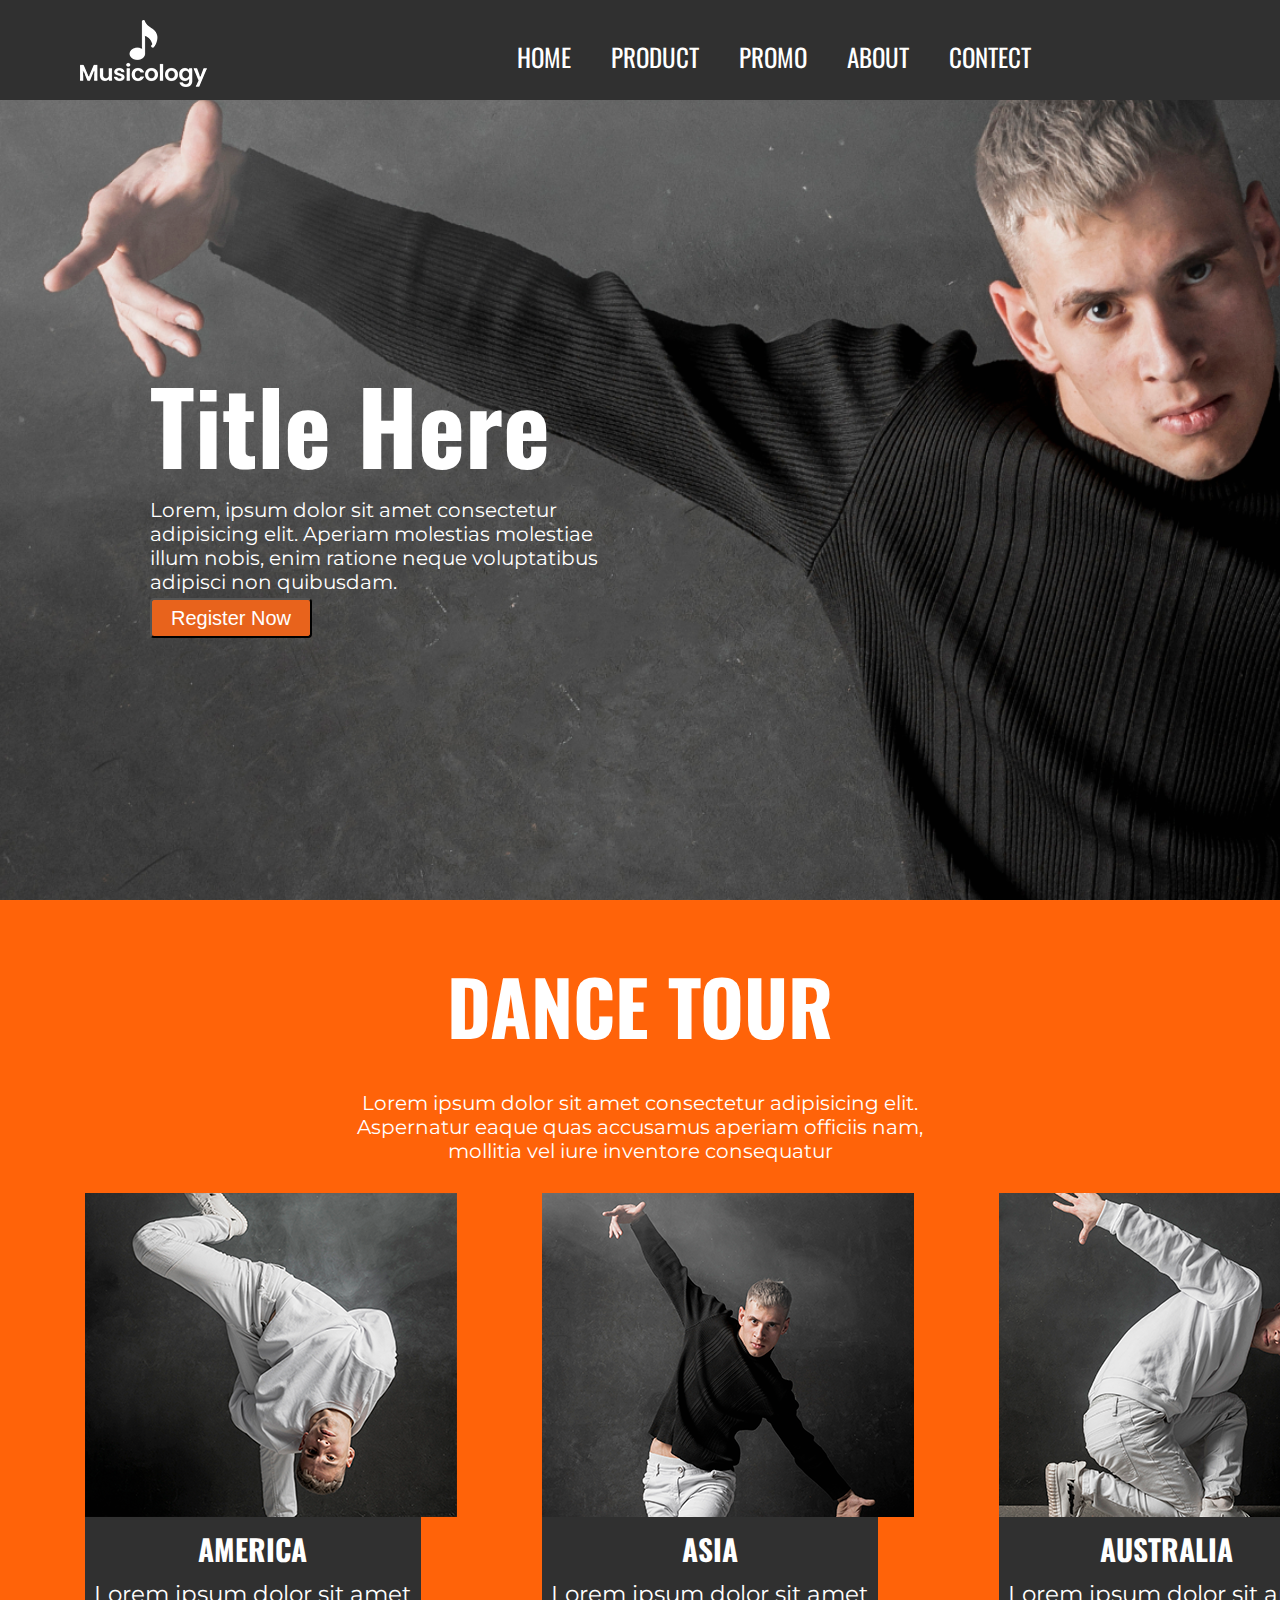
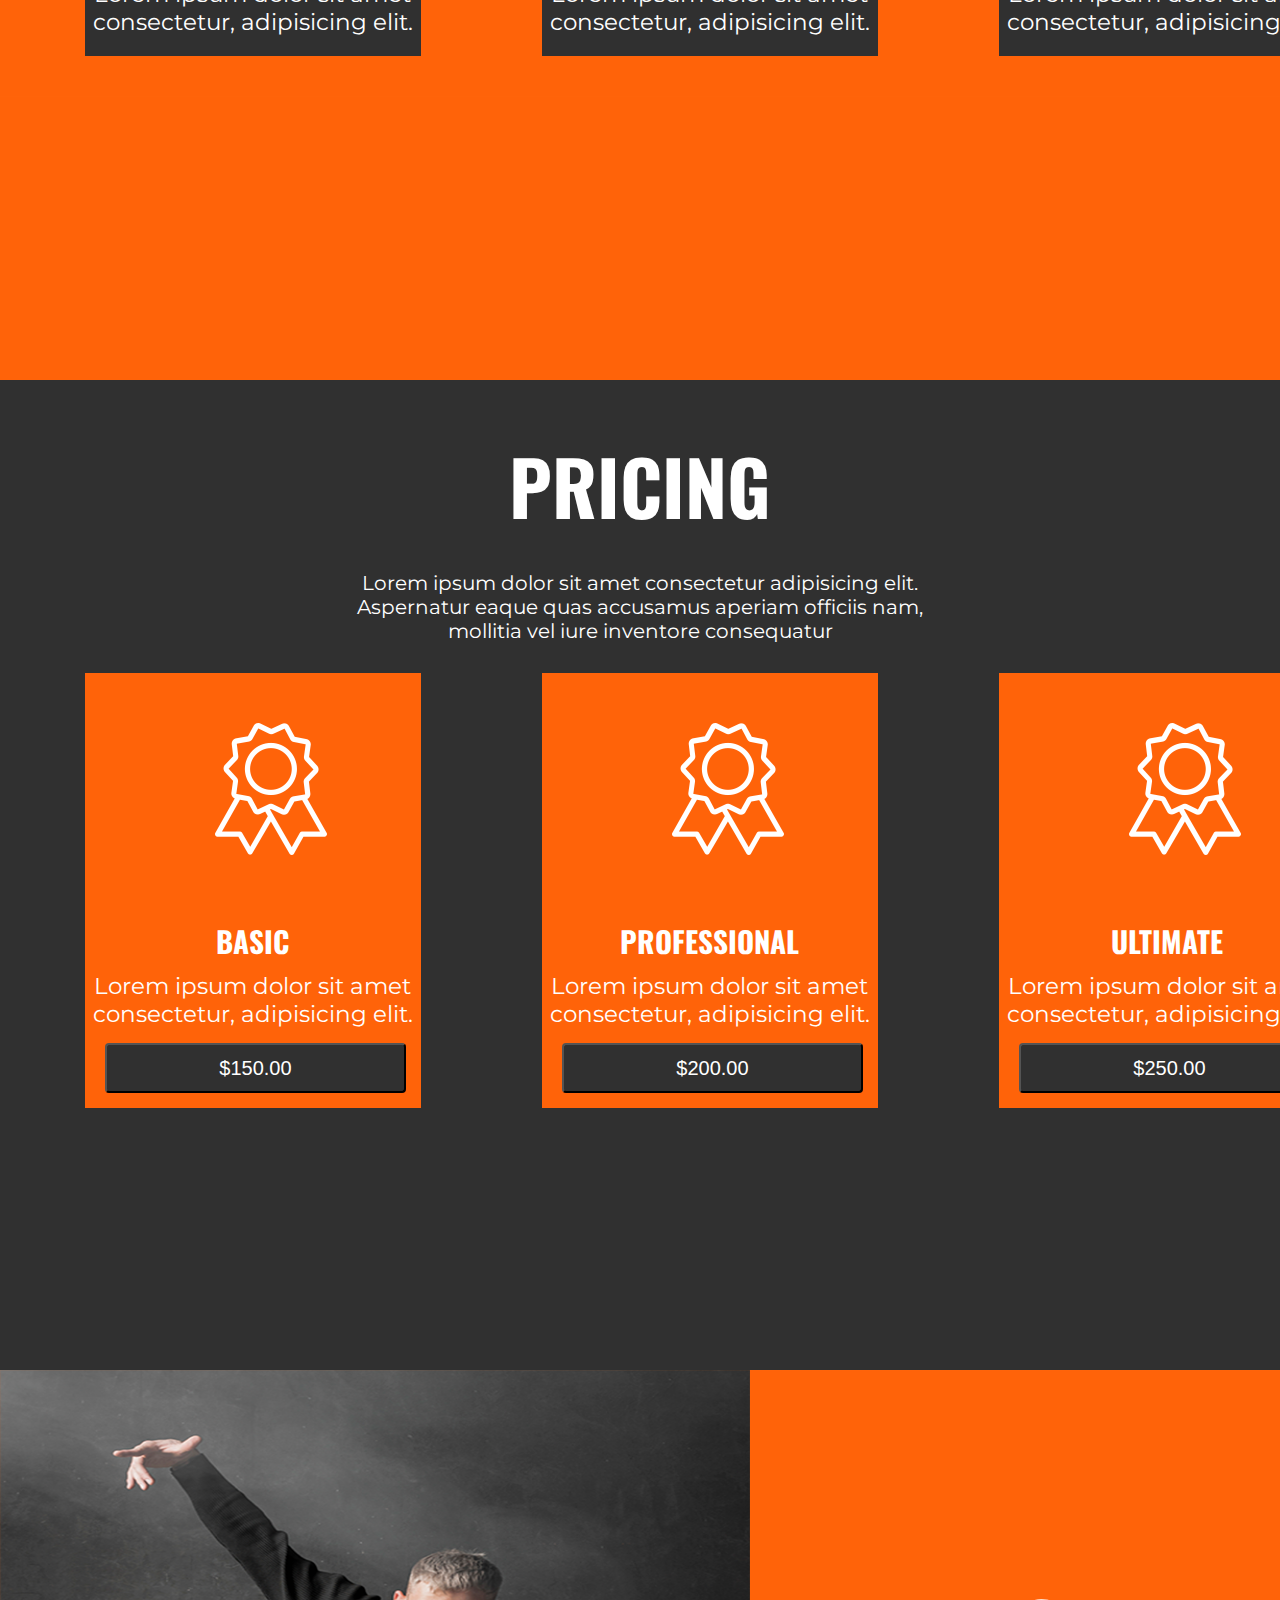
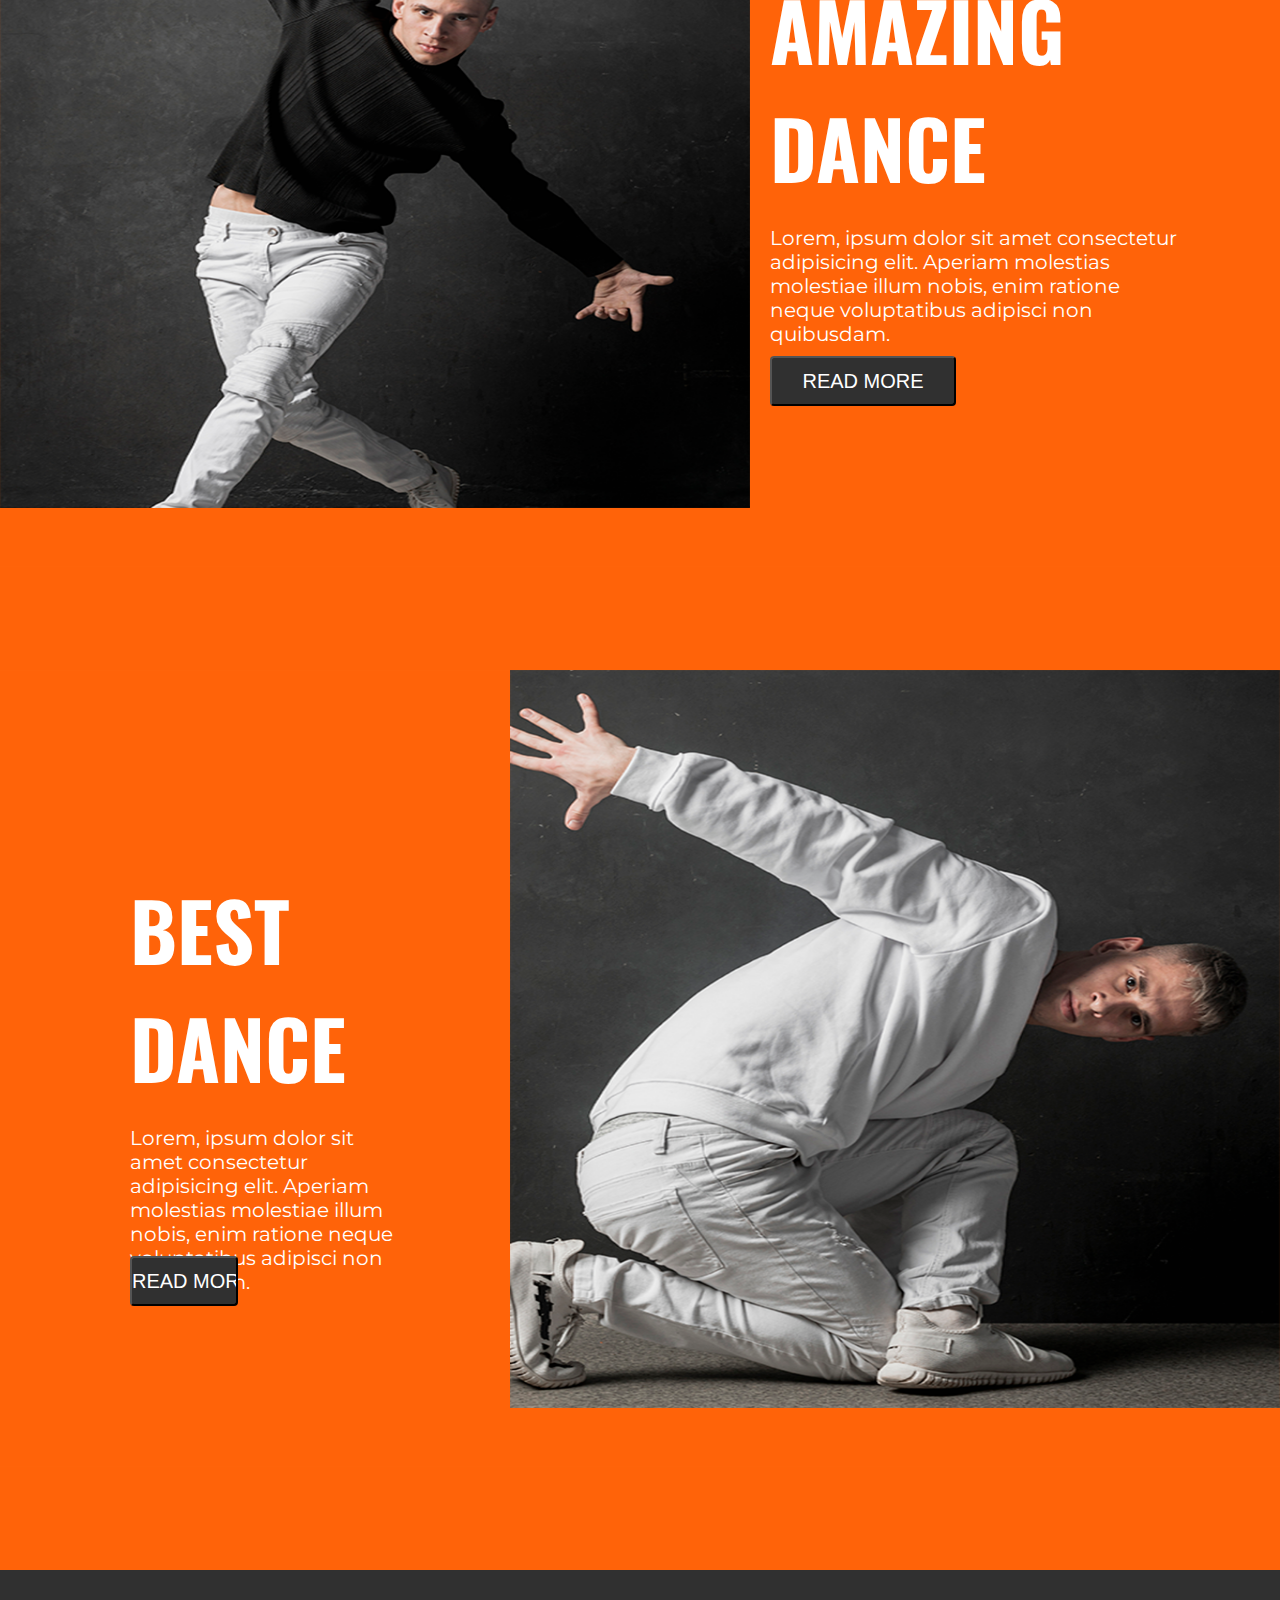
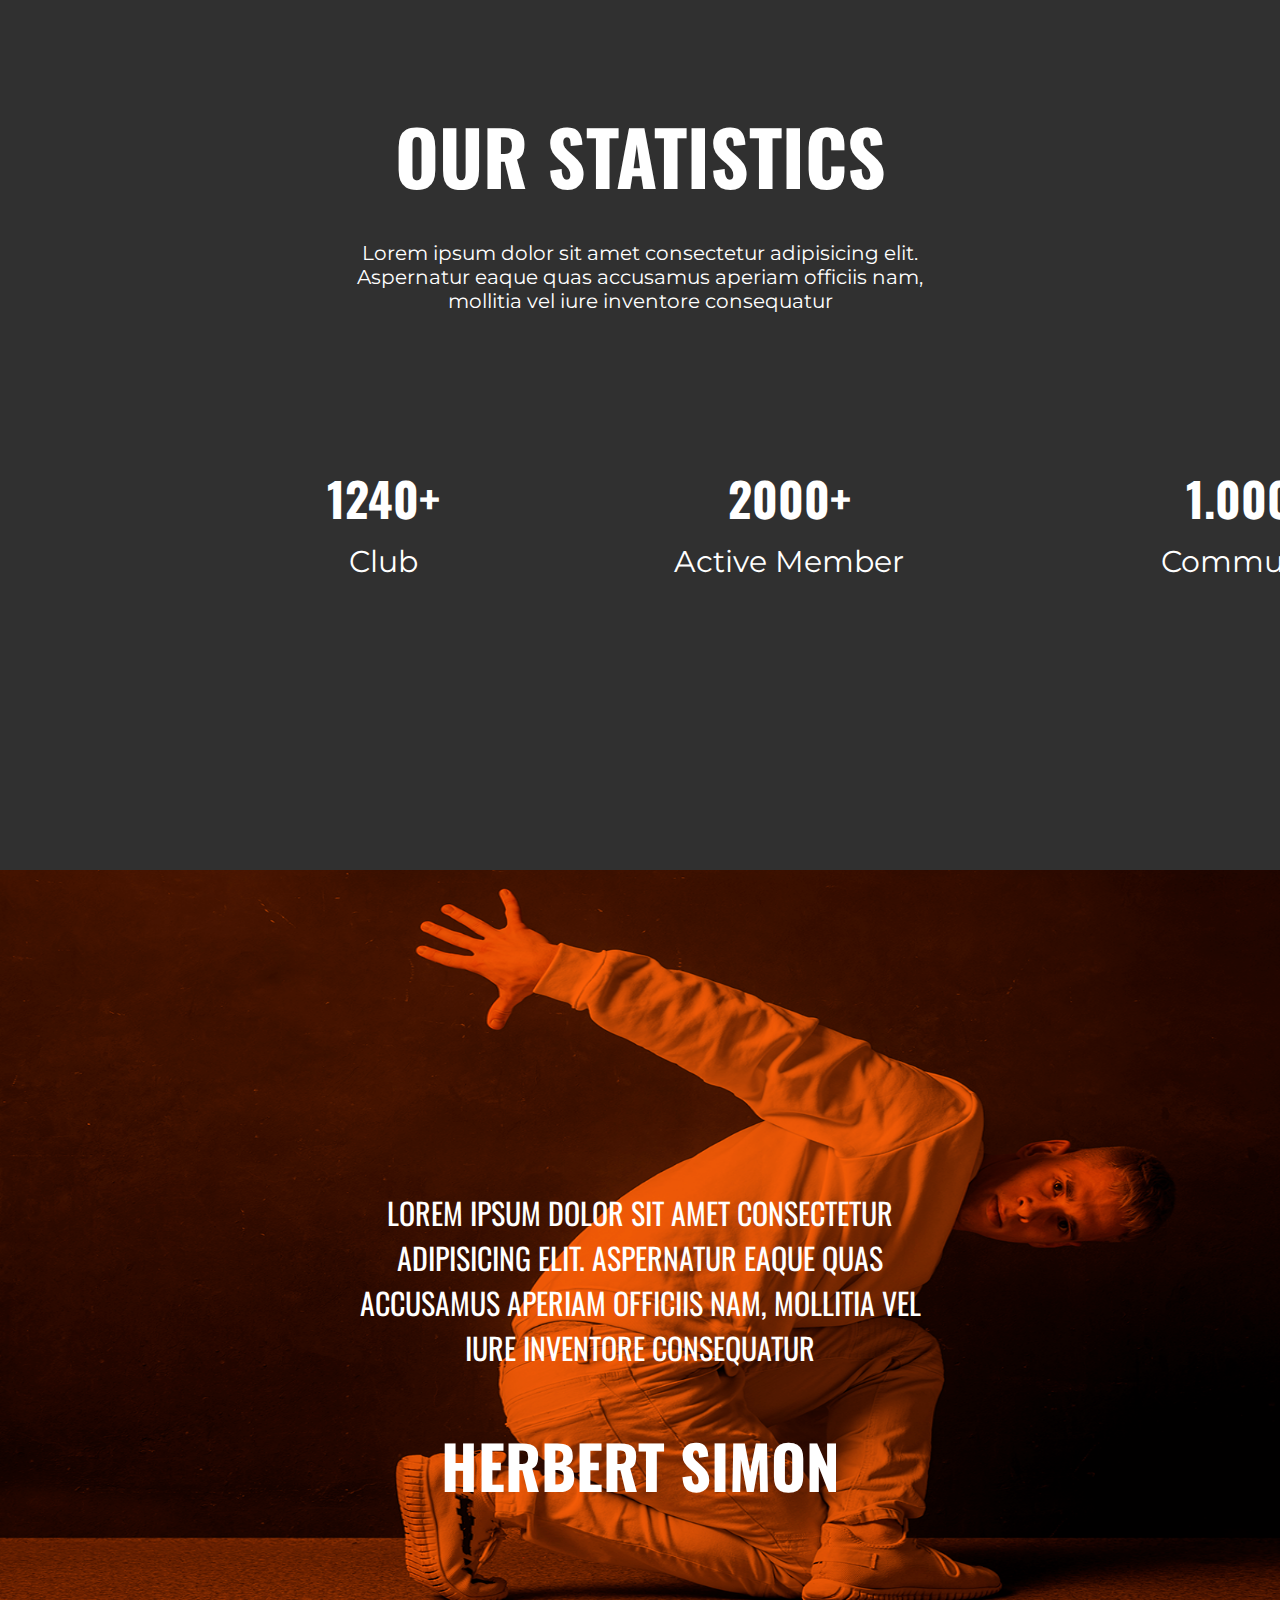
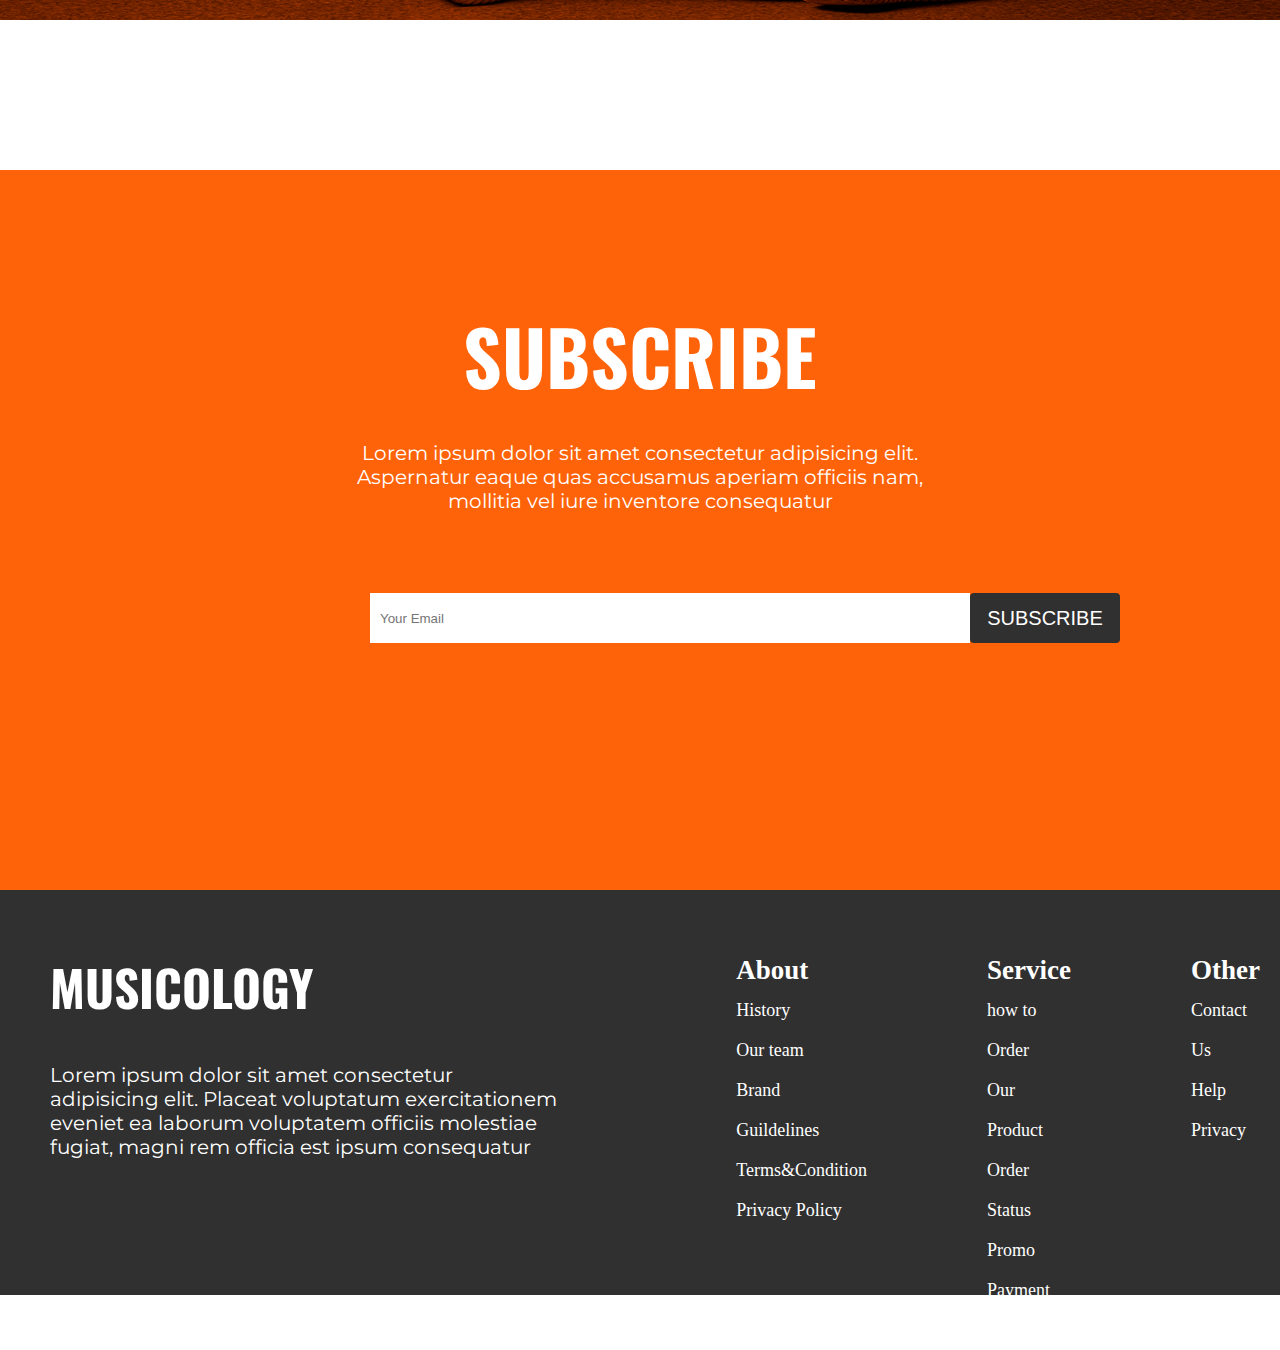
==== Musicology/index.html @ c85eface "Projects" ====
<!DOCTYPE html>
<html lang="en">
<head>
    <meta charset="UTF-8">
    <meta name="viewport" content="width=device-width, initial-scale=1.0">
    <title>Document</title>
    <link href="https://fonts.cdnfonts.com/css/font" rel="stylesheet">
    <link rel="stylesheet" href="https://cdnjs.cloudflare.com/ajax/libs/font-awesome/6.0.0-beta2/css/all.min.css" integrity="sha512-YWzhKL2whUzgiheMoBFwW8CKV4qpHQAEuvilg9FAn5VJUDwKZZxkJNuGM4XkWuk94WCrrwslk8yWNGmY1EduTA==" crossorigin="anonymous" referrerpolicy="no-referrer" />
    <link rel="stylesheet" href="style.css">
    <link rel="stylesheet" href="style.css">
</head>
<body>
    <div class="section_1">
        <nav class="toolbar">
            <div class="logo">
                <img src="../Musicology/Images/Vector Smart Object (Double Click to Edit).png" alt="image">
            </div>
            <div class="nav_links">
                <a href="">Home</a>
                <a href="">Product</a>
                <a href="">Promo</a>
                <a href="">About</a>
                <a href="">Contect</a>
            </div>
            <div class="search">
                <img src="../Musicology/Images/Search.png" alt="">
            </div>
        </nav>
        <div class="title">
            <h1>Title Here</h1>
        </div>
        <div class="text">
            <p>Lorem, ipsum dolor sit amet consectetur adipisicing elit. Aperiam molestias molestiae illum nobis, enim ratione neque voluptatibus adipisci non quibusdam.</p>
        </div>
        <div class="button">
            <input type="submit" value="Register Now">
        </div>  
    </div>
    <div class="section_2">
        <div class="name">
            <h2>Dance Tour</h2>
        </div>
        <div class="text_2">
            <p>Lorem ipsum dolor sit amet consectetur adipisicing elit. Aspernatur eaque quas accusamus aperiam officiis nam, mollitia vel iure inventore consequatur</p>
        </div>
        <div class="main_box">
            <div class="box1">
                <div class="box1_1">
                    <div class="image">
                        <img src="../Musicology/Images/image1.png" alt="" >
                    </div>
                    <div class="name_2"> 
                        <div class="name_2_1"><h3>America</h3></div>
                        <div class="text_2_1"><p>Lorem ipsum dolor sit amet consectetur, adipisicing elit.</p></div>
                    </div>
                </div>
            </div>
            <div class="box1">
                <div class="box1_1">
                    <div class="image">
                        <img src="../Musicology/Images/image2.png" alt="" >
                    </div>
                    <div class="name_2"> 
                        <div class="name_2_1"><h3>Asia</h3></div>
                        <div class="text_2_1"><p>Lorem ipsum dolor sit amet consectetur, adipisicing elit.</p></div>
                    </div>
                </div>
            </div>
            <div class="box1">
                <div class="box1_1">
                    <div class="image">
                        <img src="../Musicology/Images/image3.png" alt="" >
                    </div>
                    <div class="name_2"> 
                        <div class="name_2_1"><h3>Australia</h3></div>
                        <div class="text_2_1"><p>Lorem ipsum dolor sit amet consectetur, adipisicing elit.</p></div>
                    </div>
                </div>
            </div>   
        </div>       
    </div>
    <div class="section_3">
        <div class="name">
            <h2>Pricing</h2>
        </div>
        <div class="text_2">
            <p>Lorem ipsum dolor sit amet consectetur adipisicing elit. Aspernatur eaque quas accusamus aperiam officiis nam, mollitia vel iure inventore consequatur</p>
        </div>
        <div class="main_box">
            <div class="box1">
                <div class="box1_1">
                    <div class="image_2">
                        <div class="image_2_1"><img src="../Musicology/Images/Icon.png" alt=""></div>
                    </div>
                    <div class="name_2"> 
                        <div class="name_2_2"><h3>Basic</h3></div>
                        <div class="text_2_2"><p>Lorem ipsum dolor sit amet consectetur, adipisicing elit.</p></div>
                        <div class="button_2"><input type="submit" value="$150.00"></div>
                    </div>
                </div>
            </div>
            <div class="box1">
                <div class="box1_1">
                    <div class="image_2">
                        <div class="image_2_1"><img src="../Musicology/Images/Icon.png" alt=""></div>
                    </div>
                    <div class="name_2"> 
                        <div class="name_2_2"><h3>Professional</h3></div>
                        <div class="text_2_2"><p>Lorem ipsum dolor sit amet consectetur, adipisicing elit.</p></div>
                        <div class="button_2"><input type="submit" value="$200.00"></div>
                    </div>
                </div>
            </div>
            <div class="box1">
                <div class="box1_1">
                    <div class="image_2">
                        <div class="image_2_1"><img src="../Musicology/Images/Icon.png" alt=""></div>
                    </div>
                    <div class="name_2"> 
                        <div class="name_2_2"><h3>Ultimate</h3></div>
                        <div class="text_2_2"><p>Lorem ipsum dolor sit amet consectetur, adipisicing elit.</p></div>
                        <div class="button_2"><input type="submit" value="$250.00"></div>
                    </div>
                </div>
            </div>   
        </div>    
    </div>
    <div class="section_4">
        <div class="image_3">
            <img src="../Musicology/Images/image4.png" alt="" width="750px" height="738px">
        </div>
        <div class="box_2">
            <div class="title_2">
                <h1>Amazing Dance</h1>
            </div>
            <div class="text_3">
                <p>Lorem, ipsum dolor sit amet consectetur adipisicing elit. Aperiam molestias molestiae illum nobis, enim ratione neque voluptatibus adipisci non quibusdam.</p>
            </div>
            <div class="button_3">
                <input type="submit" value="Read More">
            </div>
        </div>  
    </div>
    <div class="section_5">
        <div class="box_2">
            <div class="title_2">
                <h1>Best Dance</h1>
            </div>
            <div class="text_3">
                <p>Lorem, ipsum dolor sit amet consectetur adipisicing elit. Aperiam molestias molestiae illum nobis, enim ratione neque voluptatibus adipisci non quibusdam.</p>
            </div>
            <div class="button_3">
                <input type="submit" value="Read More">
            </div>
        </div> 
        <div class="image_4">
            <img src="../Musicology/Images/image5.png" alt="" width="770px" height="738px">
        </div> 
    </div>
    <div class="section_6">
        <div class="name_1">
            <h2>our Statistics</h2>
        </div>
        <div class="text_4">
            <p>Lorem ipsum dolor sit amet consectetur adipisicing elit. Aspernatur eaque quas accusamus aperiam officiis nam, mollitia vel iure inventore consequatur</p>
        </div>
        <div class="main_box">
            <div class="box3">
                <div class="box3_1">
                    <div class="name_3"> 
                        <div class="name_3_2"><h3>1240+</h3></div>
                        <div class="text_3_2"><p>Club</p></div>
                    </div>
                </div>
            </div>
            <div class="box1">
                <div class="box3_1">
                    <div class="name_3"> 
                        <div class="name_3_2"><h3>2000+</h3></div>
                        <div class="text_3_2"><p>Active Member</p></div>
                    </div>
                </div>
            </div>
            <div class="box1">
                <div class="box3_1">
                    <div class="name_3"> 
                        <div class="name_3_2"><h3>1.000+</h3></div>
                        <div class="text_3_2"><p>Community</p></div>
                    </div>
                </div>
            </div>   
        </div>    
    </div>
    <div class="section_7">
        <div class="text_5">
            <p>Lorem ipsum dolor sit amet consectetur adipisicing elit. Aspernatur eaque quas accusamus aperiam officiis nam, mollitia vel iure inventore consequatur</p>
        </div>
        <div class="name_4">
            <h2>Herbert simon</h2>
        </div>
    </div>
    <div class="section_8">
        <div class="name_1">
            <h2>Subscribe</h2>
        </div>
        <div class="text_4">
            <p>Lorem ipsum dolor sit amet consectetur adipisicing elit. Aspernatur eaque quas accusamus aperiam officiis nam, mollitia vel iure inventore consequatur</p>
        </div>
        <div class="form">
            <div class="email"><input type="email" placeholder="Your Email"></div>
            <div class="button_4"><input type="submit" value="Subscribe"></div>
        </div>
    </div>
    <div class="section_9">
        <div class="box_4">
            <div class="last_title">
                <h2>Musicology</h2>
            </div>
            <div class="text_6">
                Lorem ipsum dolor sit amet consectetur adipisicing elit. Placeat voluptatum exercitationem eveniet ea laborum voluptatem officiis molestiae fugiat, magni rem officia est ipsum consequatur
            </div>
    
            <div class="logos">
                <div class="facebook">
                    <a href=""><i class="fa-brands fa-facebook"></i></a>
                </div>
                <div class="twitter">
                    <a href=""><i class="fa-brands fa-twitter"></i></a>
                </div>
                <div class="instagram">
                    <a href=""><i class="fa-brands fa-instagram"></i></a>
                </div>
                <div class="whatsapp">
                    <a href=""><i class="fa-brands fa-whatsapp"></i></a>
                </div>
            </div>
        </div>
        <div class="box_5">
            <div class="list">
                <h2>About</h2>
                <ul>
                    <li><a href="">History</a></li>
                    <li><a href="">Our team</a></li>
                    <li><a href="">Brand Guildelines</a></li>
                    <li><a href="">Terms&Condition</a></li>
                    <li><a href="">Privacy Policy</a></li>
                </ul>
            </div>
            <div class="list2">
                <h2>Service</h2>
                <ul>
                    <li><a href="">how to Order</a></li>
                    <li><a href="">Our Product</a></li>
                    <li><a href="">Order Status</a></li>
                    <li><a href="">Promo</a></li>
                    <li><a href="">Payment Method</a></li>
                </ul>
            </div>
            <div class="list3">
                <h2>Other</h2>
                <ul>
                    <li><a href="">Contact Us</a></li>
                    <li><a href="">Help</a></li>
                    <li><a href="">Privacy</a></li>
                </ul>
            </div>
        </div>
    </div>
</body>
</html>
---- Musicology/style.css ----
@import url('https://fonts.googleapis.com/css2?family=Oswald&display=swap');
@import url('https://fonts.googleapis.com/css2?family=Montserrat&family=Oswald&display=swap');
*{
    padding: 0;
    margin: 0;
    box-sizing: border-box;
}

.section_1{
    height: 100vh;
    background-image: url(../Musicology/Images/HomePage.png);
    background-repeat: no-repeat;
    background-size: cover;
}

.toolbar{
    width: 100%;
    height: 100px;  
    background-color: #303030;
    display: flex;
}

.logo{
    padding: 20px;
    padding-left: 80px;
}

.nav_links{
    font-size: 25px;
    text-transform: uppercase;
    font-weight: 400;
    font-family: "Oswald";
    padding: 38px;
    padding-left: 290px;
    display: flex;
    gap: 40px;  
}

.nav_links>a{
    color: white;
    text-decoration: none;
}

.search{
    padding: 38px;
    padding-left: 380px;
}

.title{
    padding-top: 250px;
    padding-left: 150px;
    font-size: 50px;
    color: #ffffff;
    font-weight: 400;
    font-family: "Oswald";
}

.text{
    width: 48%;
    height: 50px;
    font-size: 20px;
    color: #ffffff;
    font-weight: 400;
    padding-left: 150px;
    font-family: "Montserrat";
}

.button{
    padding: 50px;
    padding-left: 150px;
}

input[type="submit"]{
    width: 15%;
    height: 40px;
    font-size: 20px;
    border-radius: 4px;
    color: white;
    background-color: #e8631c;
}

input[type="submit"]:hover{
    cursor: pointer;
}

.section_2{
    height: 120vh;
    background-image: url(../Musicology/Images/Background.png);
}

.name{
    font-size: 50px;
    text-transform: uppercase;
    color: #ffffff;
    font-weight: 700;
    font-family: "Oswald";
    text-align: center;
    padding-top: 50px;
}

.text_2{
    padding: 30px 350px;
    font-size: 20px;
    color: #ffffff;
    font-weight: 400;
    font-family: "Montserrat";
    text-align: center;
}

.main_box{
    display: flex;
}

.box1_1{
    background-color: #303030;
    width: 73.5%;
    margin-left: 85px;
    padding-bottom: 20px;
}

.image{
    width: 30%;
    display: flex;
    gap: 100px;
}

.name_2_1{
    background-color: #303030;
    color: #ffffff;
    text-transform: uppercase;
    text-align: center;
    font-family: "Oswald";
    font-size: 25px;
    padding-top: 10px;
}

.text_2_1{
    background-color: #303030;
    color: #ffffff;
    text-align: center;
    font-family: "Montserrat";
    font-size: 23px;
    padding-top: 10px;
}

.section_3{
    height: 110vh;
    background-color: #303030;
}

.image_2{
    background-image: url(../Musicology/Images/Background.png);
    width: 100%;
    display: flex;
    gap: 100px;
}

.image_2_1{
    padding: 50px 130px;
}

.name_2_2{
    background-image: url(../Musicology/Images/Background.png);
    color: #ffffff;
    text-transform: uppercase;
    text-align: center;
    font-family: "Oswald";
    font-size: 25px;
    padding-top: 10px;
}

.text_2_2{
    background-image: url(../Musicology/Images/Background.png);
    color: #ffffff;
    text-align: center;
    font-family: "Montserrat";
    font-size: 23px;
    padding-top: 10px;
}

.button_2{
    padding: 15px;
    padding-left: 20px;
    background-image: url(../Musicology/Images/Background.png);
}

.button_2>[type="submit"]{
    width: 100%;
    height: 50px;
    font-size: 20px;
    border-radius: 4px;
    color: white;
    background-color: #303030;
}

.button_2>input[type="submit"]:hover{
    cursor: pointer;
}

.section_4{
    height: 100vh;
    background-image: url(../Musicology/Images/Background.png);
    display: flex;
}

.box_2{
    padding: 100px;
}

.image_3{
    width: 50%;
    height: 70%;
}

.title_2{
    padding-top: 100px;
    padding-left: 30px;
    font-size: 40px;
    color: #ffffff;
    text-transform: uppercase;
    font-weight: 400;
    font-family: "Oswald";
}

.text_3{
    height: 50px;
    font-size: 20px;
    color: #ffffff;
    font-weight: 400;
    padding-top: 20px;
    padding-left: 30px;
    font-family: "Montserrat";
}

.button_3{
    padding: 100px;
    padding-left: 30px;
}

.button_3>input[type="submit"]{
    width: 60%;
    height: 50px;
    font-size: 20px;
    border-radius: 4px;
    color: white;
    text-transform: uppercase;
    background-color: #303030;
}

.section_5{
    height: 100vh;
    background-image: url(../Musicology/Images/Background.png);
    display: flex;
}

.section_6{
    height: 100vh;
    background-color: #303030;
}

.main_box{
    display: flex;
}

.box3_1{
    width: 73.5%;
    margin-left: 250px;
    padding-bottom: 20px;
}

.name_1{
    font-size: 50px;
    text-transform: uppercase;
    color: #ffffff;
    font-weight: 700;
    font-family: "Oswald";
    text-align: center;
    padding-top: 130px;
}

.text_4{
    padding: 30px 350px;
    font-size: 20px;
    color: #ffffff;
    font-weight: 400;
    font-family: "Montserrat";
    text-align: center;
}

.name_3_2{
    color: #ffffff;
    text-transform: uppercase;
    text-align: center;
    font-family: "Oswald";
    font-size: 40px;
    padding-top: 120px;
}

.text_3_2{
    color: #ffffff;
    text-align: center;
    font-family: "Montserrat";
    font-size: 30px;
    padding-top: 10px;
}

.section_7{
    height: 100vh;
    background-image: url(../Musicology/Images/image6.png);
    background-repeat: no-repeat;
    background-size: 1550px 750px;
}

.text_5{
    color: #ffffff;
    text-transform: uppercase;
    text-align: center;
    font-family: "Oswald";
    font-size: 30px;
    padding: 320px 350px 0px 350px;
}

.name_4{
    color: #ffffff;
    text-transform: uppercase;
    text-align: center;
    font-family: "Oswald";
    font-size: 40px;
    padding-top: 50px;
}

.section_8{
    height: 80vh;
    background-image: url(../Musicology/Images/Background.png);
}

.form{
    display: flex;
}

.email{
    padding-top: 50px;
    padding-left: 370px;
}

.button_4{
    padding-top: 50px;
}

input[type="email"]{
    width: 600px;
    height: 50px;
    border-style: none;
    padding-left: 10px;
}

.button_4>input[type="submit"]{
    width: 150px;
    height: 50px;
    font-size: 20px;
    text-transform: uppercase;
    color: white;
    background-color: #303030;
    border-style: none;
}

.section_9{
    height: 45vh;
    background-color: #303030;
    display: flex;
}

.box_4{
    width: 700px;
}

.last_title{
    font-size: 33px;
    text-transform: uppercase;
    color: #ffffff;
    font-weight: 400;
    font-family: "Oswald";
    padding: 20px;
    padding-left: 50px;
    padding-top: 60px;
}

.text_6{
    font-size: 20px;
    padding: 20px;
    color: #ffffff;
    font-weight: 400;
    padding-left: 50px;
    font-family: "Montserrat";
}

i{
    color: #ffffff;
}

.logos{
    display: flex;
    gap: 20px;
    font-size: 20px;
    padding: 10px;
    padding-left: 50px;
}

.box_5{
    width: 800px;
    display: flex;
}

ul{
    list-style: none;
}

li>a{
    color: #ffffff;
    text-decoration: none;
}

.list{
    padding: 20px;
    padding-top: 60px;
    padding-left: 150px;
    line-height: 40px;
    font-size: 18px;
    color: #ffffff;
}

.list2,.list3{
    padding: 20px;
    padding-top: 60px;
    padding-left: 100px;
    line-height: 40px;
    font-size: 18px;
    color: #ffffff;
}
---- Musicology/style.css ----
@import url('https://fonts.googleapis.com/css2?family=Oswald&display=swap');
@import url('https://fonts.googleapis.com/css2?family=Montserrat&family=Oswald&display=swap');
*{
    padding: 0;
    margin: 0;
    box-sizing: border-box;
}

.section_1{
    height: 100vh;
    background-image: url(../Musicology/Images/HomePage.png);
    background-repeat: no-repeat;
    background-size: cover;
}

.toolbar{
    width: 100%;
    height: 100px;  
    background-color: #303030;
    display: flex;
}

.logo{
    padding: 20px;
    padding-left: 80px;
}

.nav_links{
    font-size: 25px;
    text-transform: uppercase;
    font-weight: 400;
    font-family: "Oswald";
    padding: 38px;
    padding-left: 290px;
    display: flex;
    gap: 40px;  
}

.nav_links>a{
    color: white;
    text-decoration: none;
}

.search{
    padding: 38px;
    padding-left: 380px;
}

.title{
    padding-top: 250px;
    padding-left: 150px;
    font-size: 50px;
    color: #ffffff;
    font-weight: 400;
    font-family: "Oswald";
}

.text{
    width: 48%;
    height: 50px;
    font-size: 20px;
    color: #ffffff;
    font-weight: 400;
    padding-left: 150px;
    font-family: "Montserrat";
}

.button{
    padding: 50px;
    padding-left: 150px;
}

input[type="submit"]{
    width: 15%;
    height: 40px;
    font-size: 20px;
    border-radius: 4px;
    color: white;
    background-color: #e8631c;
}

input[type="submit"]:hover{
    cursor: pointer;
}

.section_2{
    height: 120vh;
    background-image: url(../Musicology/Images/Background.png);
}

.name{
    font-size: 50px;
    text-transform: uppercase;
    color: #ffffff;
    font-weight: 700;
    font-family: "Oswald";
    text-align: center;
    padding-top: 50px;
}

.text_2{
    padding: 30px 350px;
    font-size: 20px;
    color: #ffffff;
    font-weight: 400;
    font-family: "Montserrat";
    text-align: center;
}

.main_box{
    display: flex;
}

.box1_1{
    background-color: #303030;
    width: 73.5%;
    margin-left: 85px;
    padding-bottom: 20px;
}

.image{
    width: 30%;
    display: flex;
    gap: 100px;
}

.name_2_1{
    background-color: #303030;
    color: #ffffff;
    text-transform: uppercase;
    text-align: center;
    font-family: "Oswald";
    font-size: 25px;
    padding-top: 10px;
}

.text_2_1{
    background-color: #303030;
    color: #ffffff;
    text-align: center;
    font-family: "Montserrat";
    font-size: 23px;
    padding-top: 10px;
}

.section_3{
    height: 110vh;
    background-color: #303030;
}

.image_2{
    background-image: url(../Musicology/Images/Background.png);
    width: 100%;
    display: flex;
    gap: 100px;
}

.image_2_1{
    padding: 50px 130px;
}

.name_2_2{
    background-image: url(../Musicology/Images/Background.png);
    color: #ffffff;
    text-transform: uppercase;
    text-align: center;
    font-family: "Oswald";
    font-size: 25px;
    padding-top: 10px;
}

.text_2_2{
    background-image: url(../Musicology/Images/Background.png);
    color: #ffffff;
    text-align: center;
    font-family: "Montserrat";
    font-size: 23px;
    padding-top: 10px;
}

.button_2{
    padding: 15px;
    padding-left: 20px;
    background-image: url(../Musicology/Images/Background.png);
}

.button_2>[type="submit"]{
    width: 100%;
    height: 50px;
    font-size: 20px;
    border-radius: 4px;
    color: white;
    background-color: #303030;
}

.button_2>input[type="submit"]:hover{
    cursor: pointer;
}

.section_4{
    height: 100vh;
    background-image: url(../Musicology/Images/Background.png);
    display: flex;
}

.box_2{
    padding: 100px;
}

.image_3{
    width: 50%;
    height: 70%;
}

.title_2{
    padding-top: 100px;
    padding-left: 30px;
    font-size: 40px;
    color: #ffffff;
    text-transform: uppercase;
    font-weight: 400;
    font-family: "Oswald";
}

.text_3{
    height: 50px;
    font-size: 20px;
    color: #ffffff;
    font-weight: 400;
    padding-top: 20px;
    padding-left: 30px;
    font-family: "Montserrat";
}

.button_3{
    padding: 100px;
    padding-left: 30px;
}

.button_3>input[type="submit"]{
    width: 60%;
    height: 50px;
    font-size: 20px;
    border-radius: 4px;
    color: white;
    text-transform: uppercase;
    background-color: #303030;
}

.section_5{
    height: 100vh;
    background-image: url(../Musicology/Images/Background.png);
    display: flex;
}

.section_6{
    height: 100vh;
    background-color: #303030;
}

.main_box{
    display: flex;
}

.box3_1{
    width: 73.5%;
    margin-left: 250px;
    padding-bottom: 20px;
}

.name_1{
    font-size: 50px;
    text-transform: uppercase;
    color: #ffffff;
    font-weight: 700;
    font-family: "Oswald";
    text-align: center;
    padding-top: 130px;
}

.text_4{
    padding: 30px 350px;
    font-size: 20px;
    color: #ffffff;
    font-weight: 400;
    font-family: "Montserrat";
    text-align: center;
}

.name_3_2{
    color: #ffffff;
    text-transform: uppercase;
    text-align: center;
    font-family: "Oswald";
    font-size: 40px;
    padding-top: 120px;
}

.text_3_2{
    color: #ffffff;
    text-align: center;
    font-family: "Montserrat";
    font-size: 30px;
    padding-top: 10px;
}

.section_7{
    height: 100vh;
    background-image: url(../Musicology/Images/image6.png);
    background-repeat: no-repeat;
    background-size: 1550px 750px;
}

.text_5{
    color: #ffffff;
    text-transform: uppercase;
    text-align: center;
    font-family: "Oswald";
    font-size: 30px;
    padding: 320px 350px 0px 350px;
}

.name_4{
    color: #ffffff;
    text-transform: uppercase;
    text-align: center;
    font-family: "Oswald";
    font-size: 40px;
    padding-top: 50px;
}

.section_8{
    height: 80vh;
    background-image: url(../Musicology/Images/Background.png);
}

.form{
    display: flex;
}

.email{
    padding-top: 50px;
    padding-left: 370px;
}

.button_4{
    padding-top: 50px;
}

input[type="email"]{
    width: 600px;
    height: 50px;
    border-style: none;
    padding-left: 10px;
}

.button_4>input[type="submit"]{
    width: 150px;
    height: 50px;
    font-size: 20px;
    text-transform: uppercase;
    color: white;
    background-color: #303030;
    border-style: none;
}

.section_9{
    height: 45vh;
    background-color: #303030;
    display: flex;
}

.box_4{
    width: 700px;
}

.last_title{
    font-size: 33px;
    text-transform: uppercase;
    color: #ffffff;
    font-weight: 400;
    font-family: "Oswald";
    padding: 20px;
    padding-left: 50px;
    padding-top: 60px;
}

.text_6{
    font-size: 20px;
    padding: 20px;
    color: #ffffff;
    font-weight: 400;
    padding-left: 50px;
    font-family: "Montserrat";
}

i{
    color: #ffffff;
}

.logos{
    display: flex;
    gap: 20px;
    font-size: 20px;
    padding: 10px;
    padding-left: 50px;
}

.box_5{
    width: 800px;
    display: flex;
}

ul{
    list-style: none;
}

li>a{
    color: #ffffff;
    text-decoration: none;
}

.list{
    padding: 20px;
    padding-top: 60px;
    padding-left: 150px;
    line-height: 40px;
    font-size: 18px;
    color: #ffffff;
}

.list2,.list3{
    padding: 20px;
    padding-top: 60px;
    padding-left: 100px;
    line-height: 40px;
    font-size: 18px;
    color: #ffffff;
}
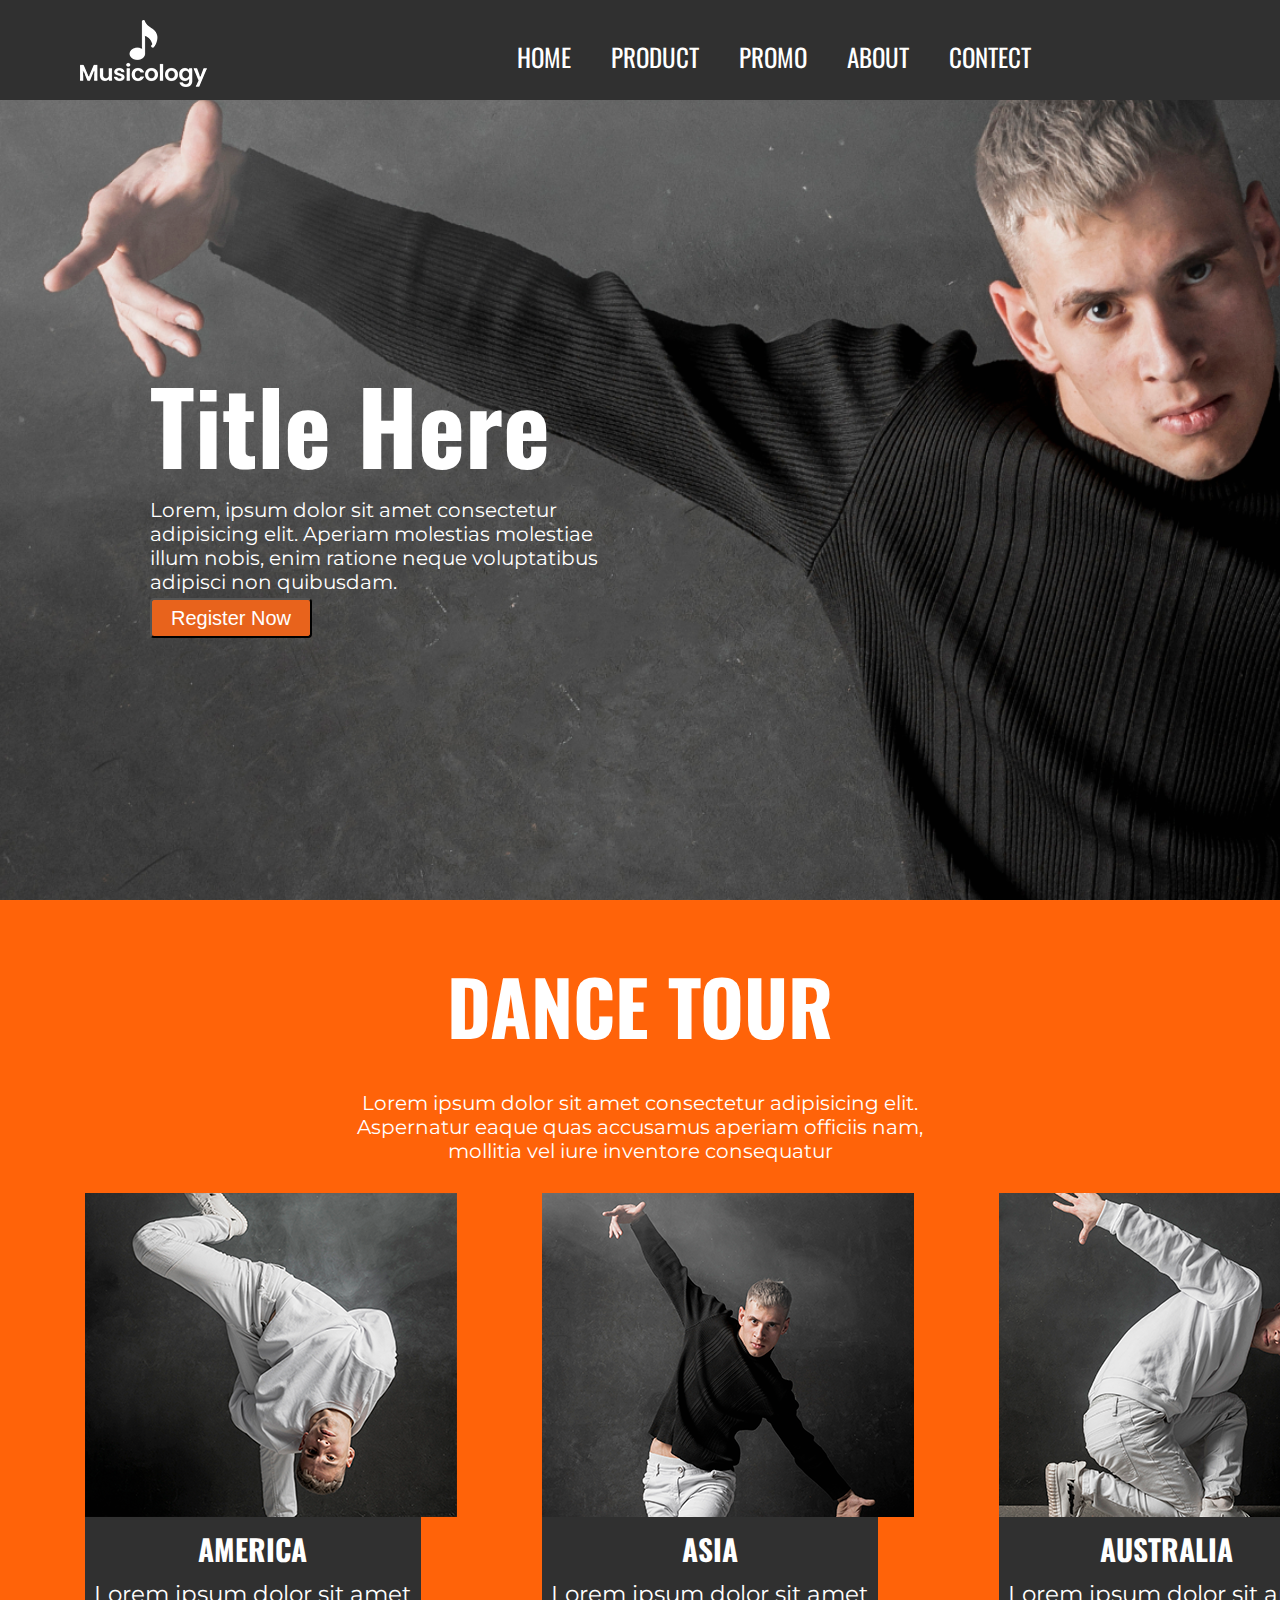
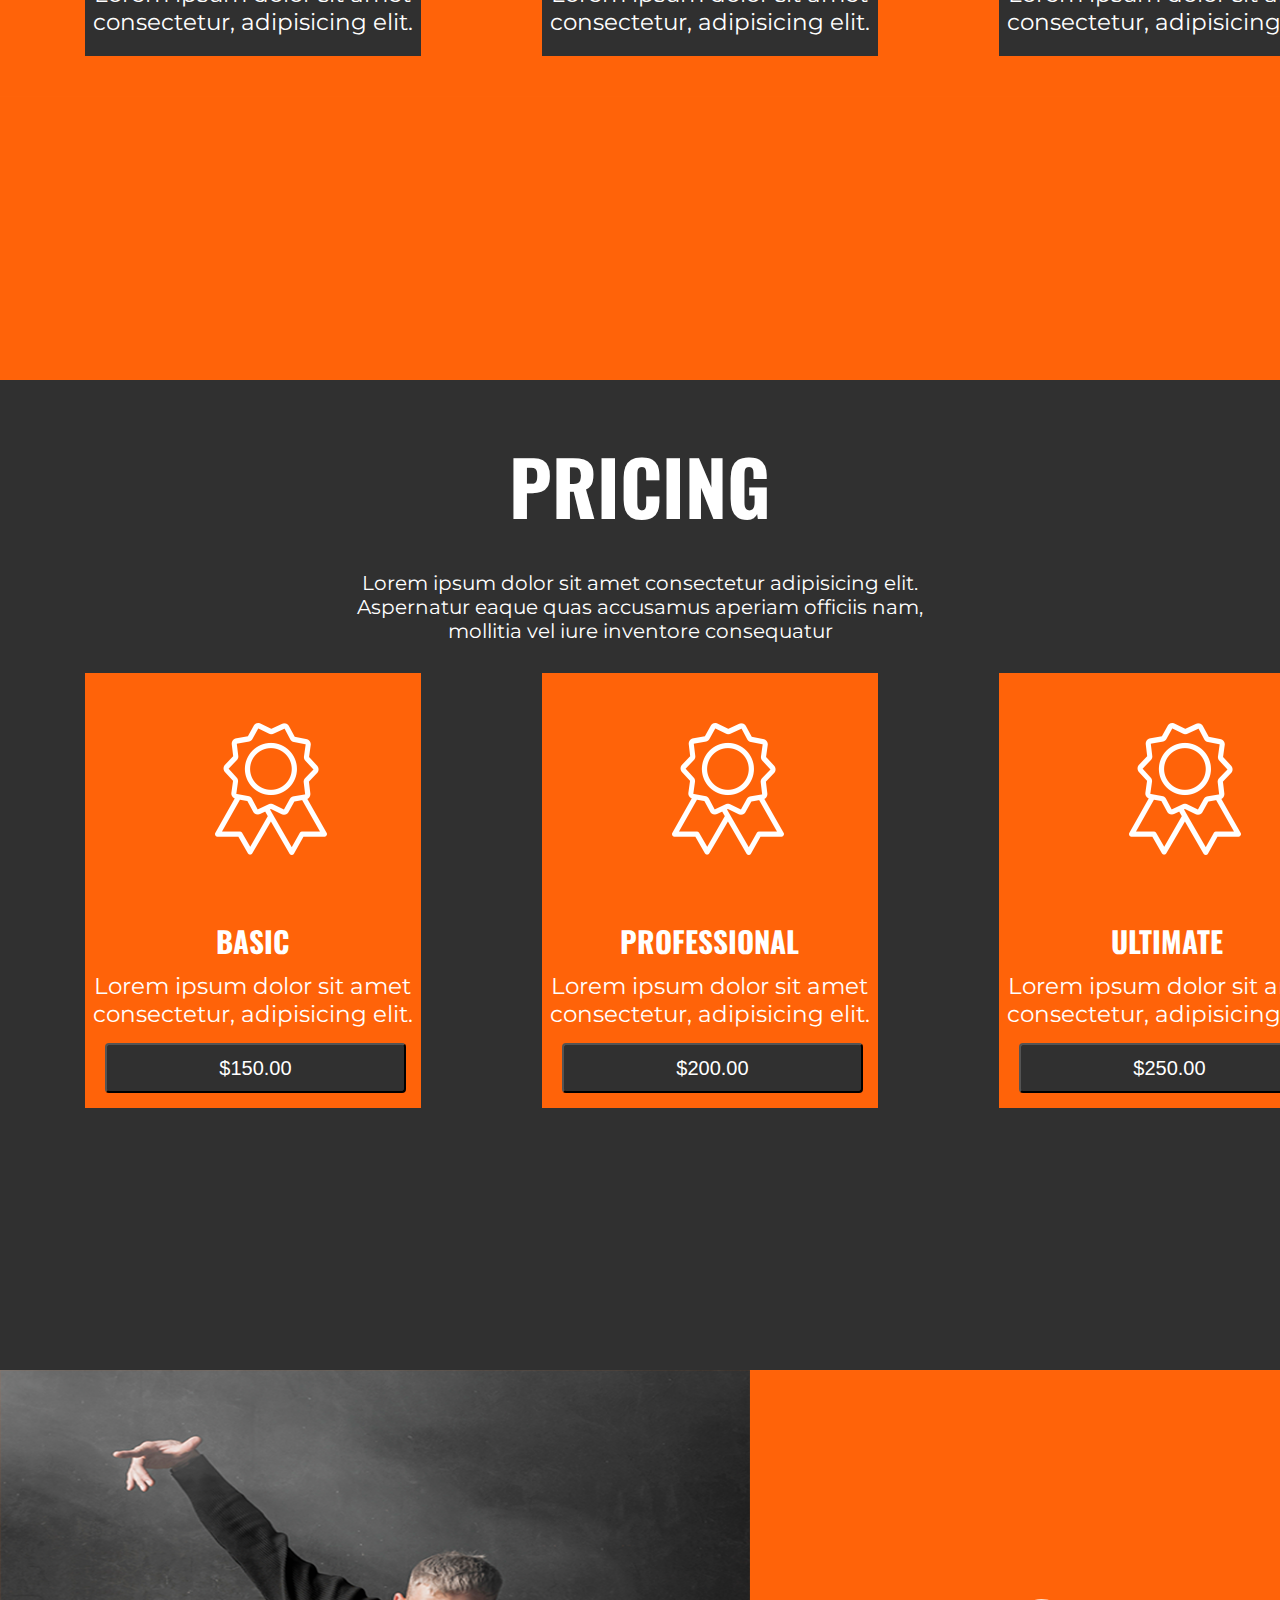
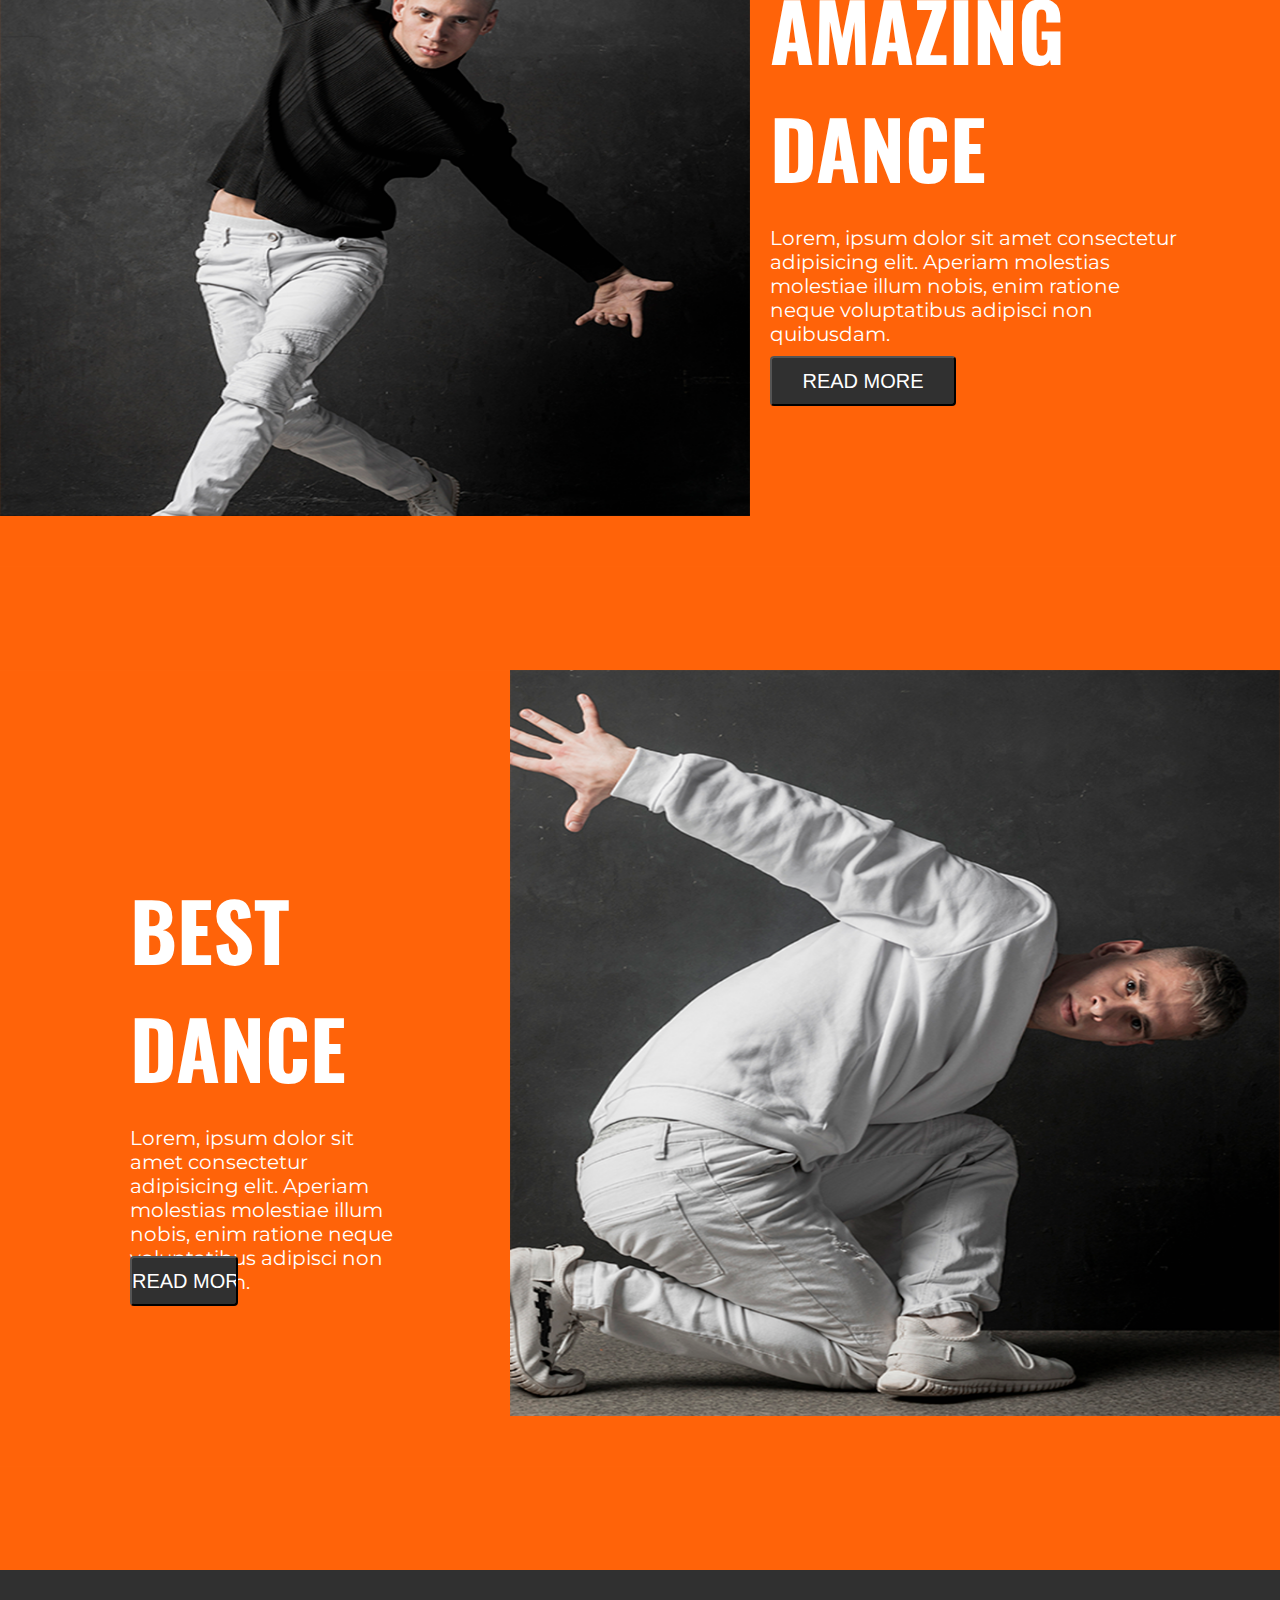
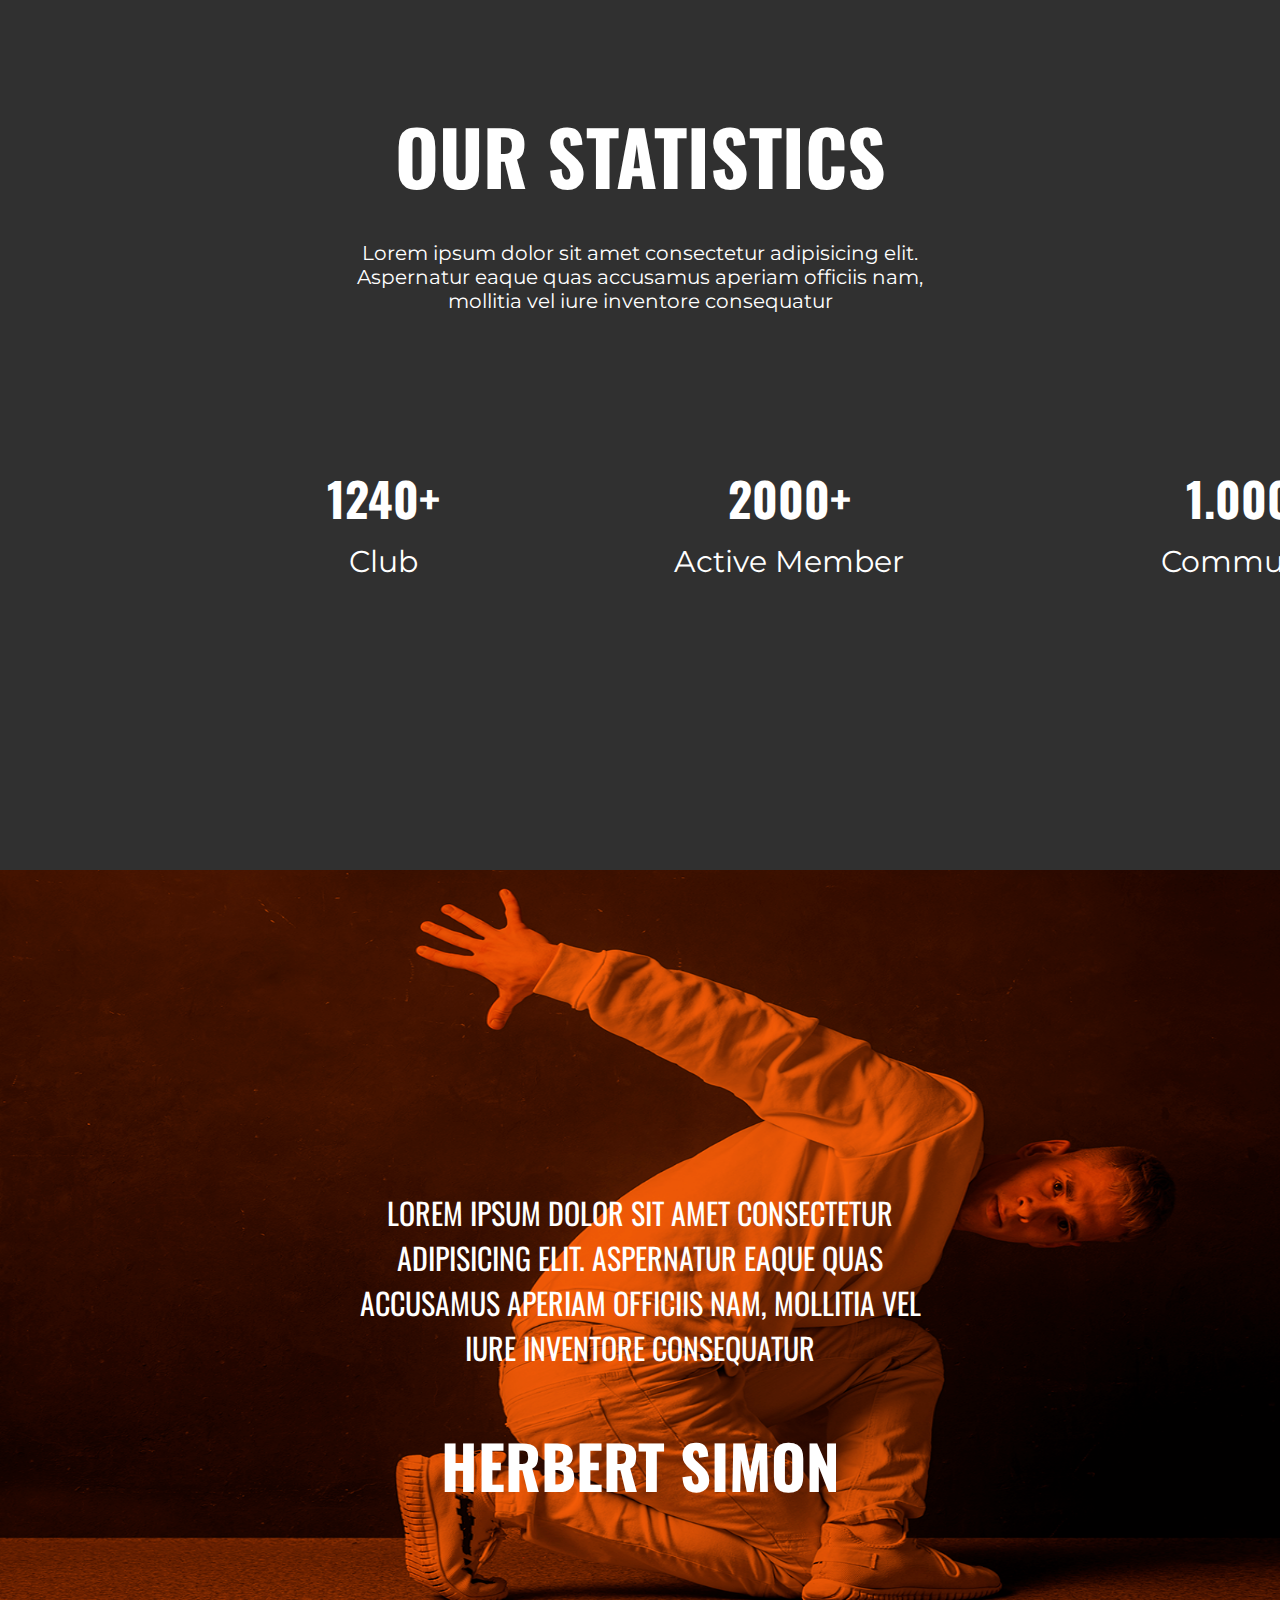
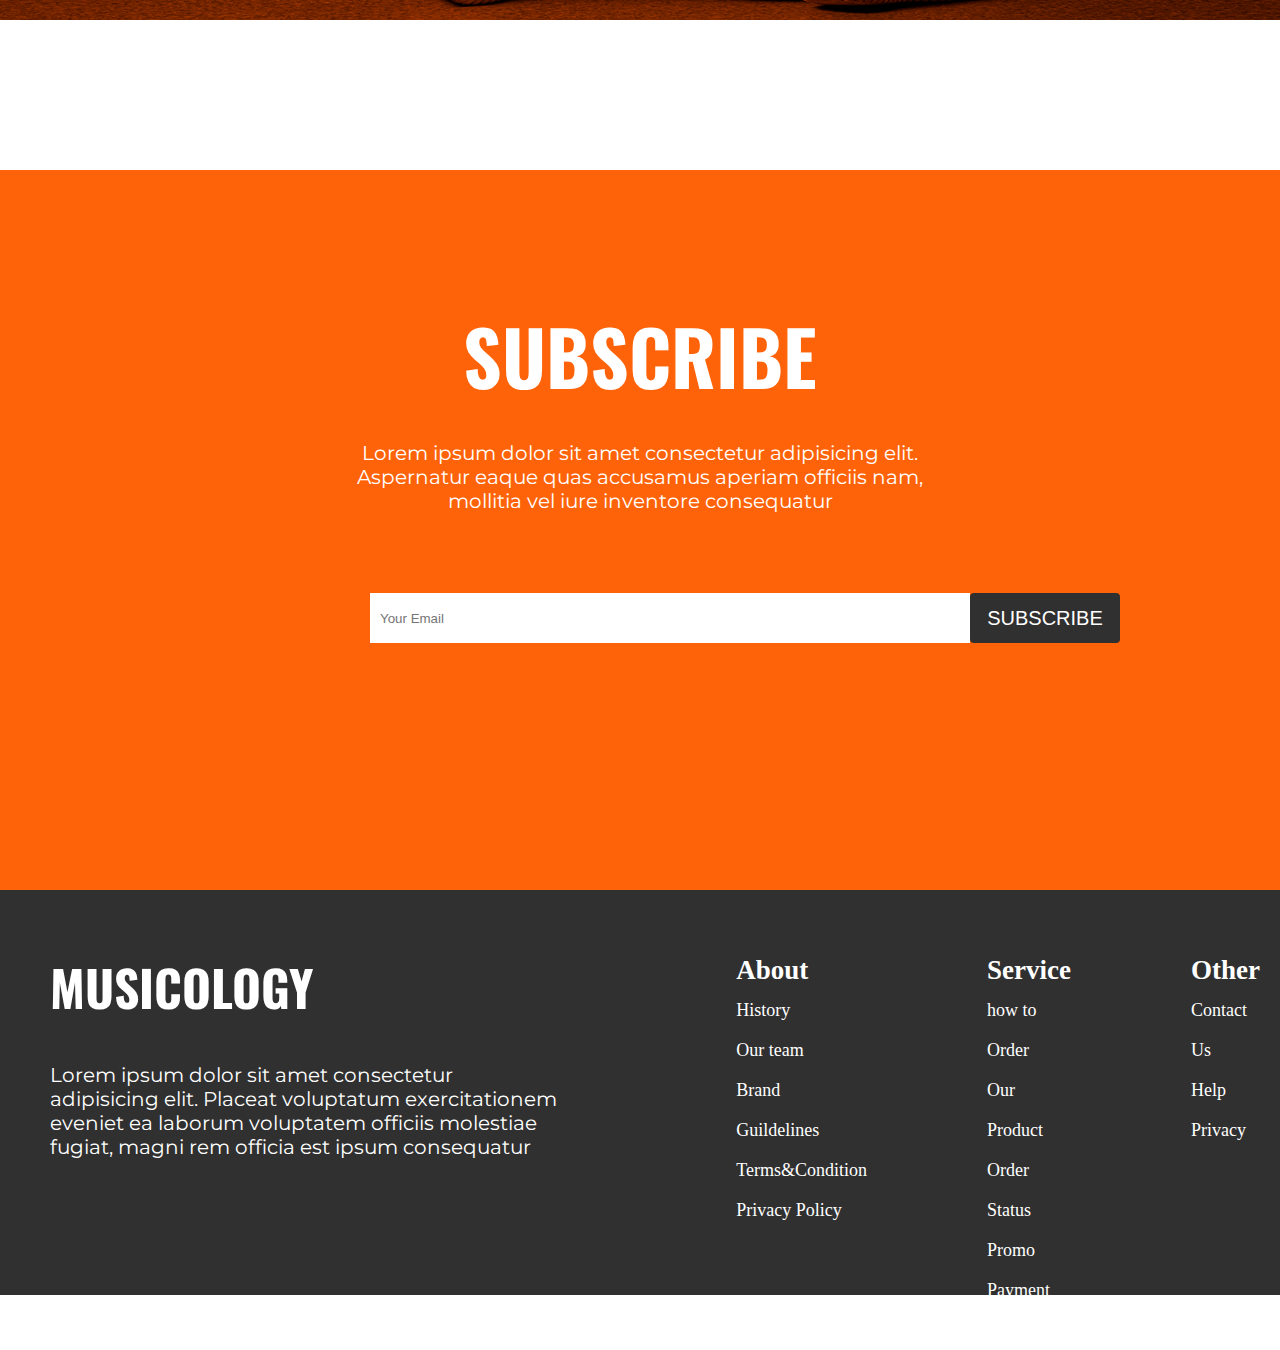
==== commit a952f1b6: "Projects" ====
--- a/Musicology/index.html
+++ b/Musicology/index.html
@@ -3,7 +3,7 @@
 <head>
     <meta charset="UTF-8">
     <meta name="viewport" content="width=device-width, initial-scale=1.0">
-    <title>Document</title>
+    <title>Musicology</title>
     <link href="https://fonts.cdnfonts.com/css/font" rel="stylesheet">
     <link rel="stylesheet" href="https://cdnjs.cloudflare.com/ajax/libs/font-awesome/6.0.0-beta2/css/all.min.css" integrity="sha512-YWzhKL2whUzgiheMoBFwW8CKV4qpHQAEuvilg9FAn5VJUDwKZZxkJNuGM4XkWuk94WCrrwslk8yWNGmY1EduTA==" crossorigin="anonymous" referrerpolicy="no-referrer" />
     <link rel="stylesheet" href="style.css">
@@ -127,7 +127,7 @@
     </div>
     <div class="section_4">
         <div class="image_3">
-            <img src="../Musicology/Images/image4.png" alt="" width="750px" height="738px">
+            <img src="../Musicology/Images/image4.png" alt="" width="750px" height="746px">
         </div>
         <div class="box_2">
             <div class="title_2">
@@ -154,7 +154,7 @@
             </div>
         </div> 
         <div class="image_4">
-            <img src="../Musicology/Images/image5.png" alt="" width="770px" height="738px">
+            <img src="../Musicology/Images/image5.png" alt="" width="770px" height="746px">
         </div> 
     </div>
     <div class="section_6">
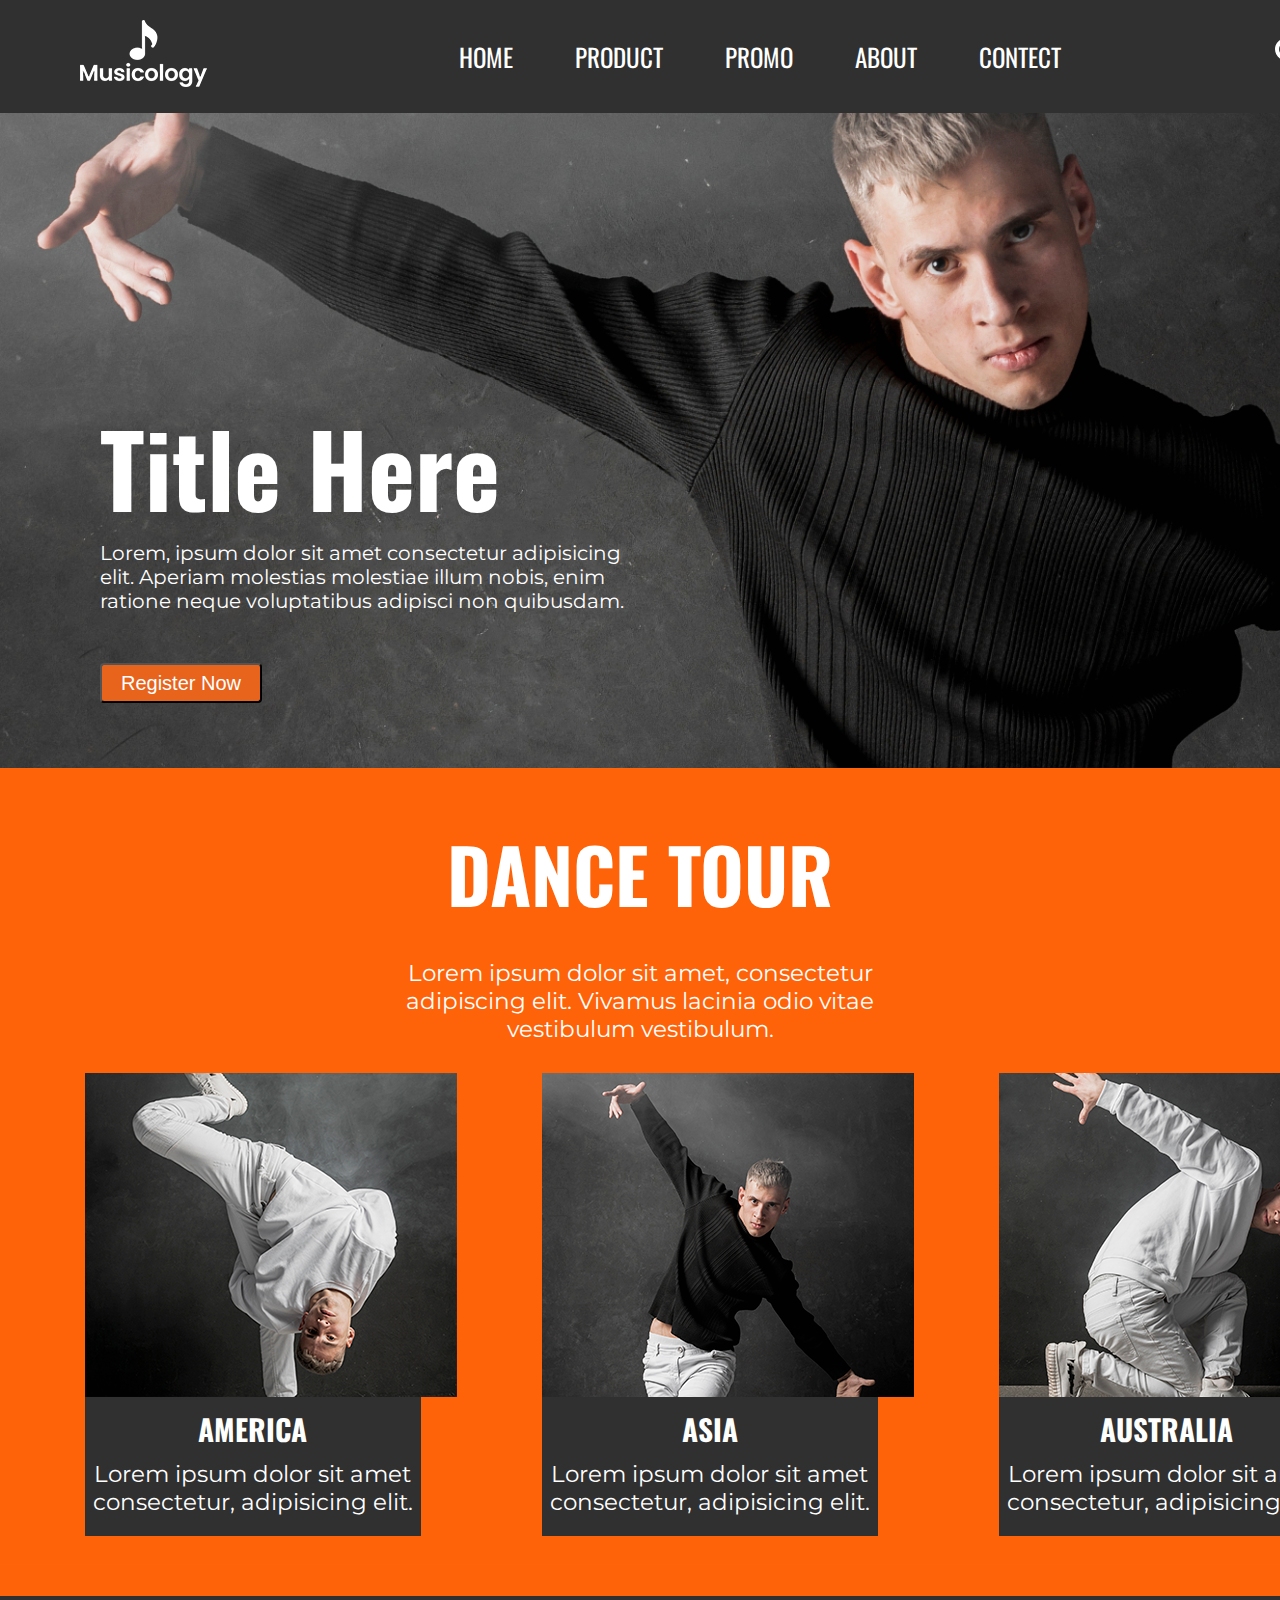
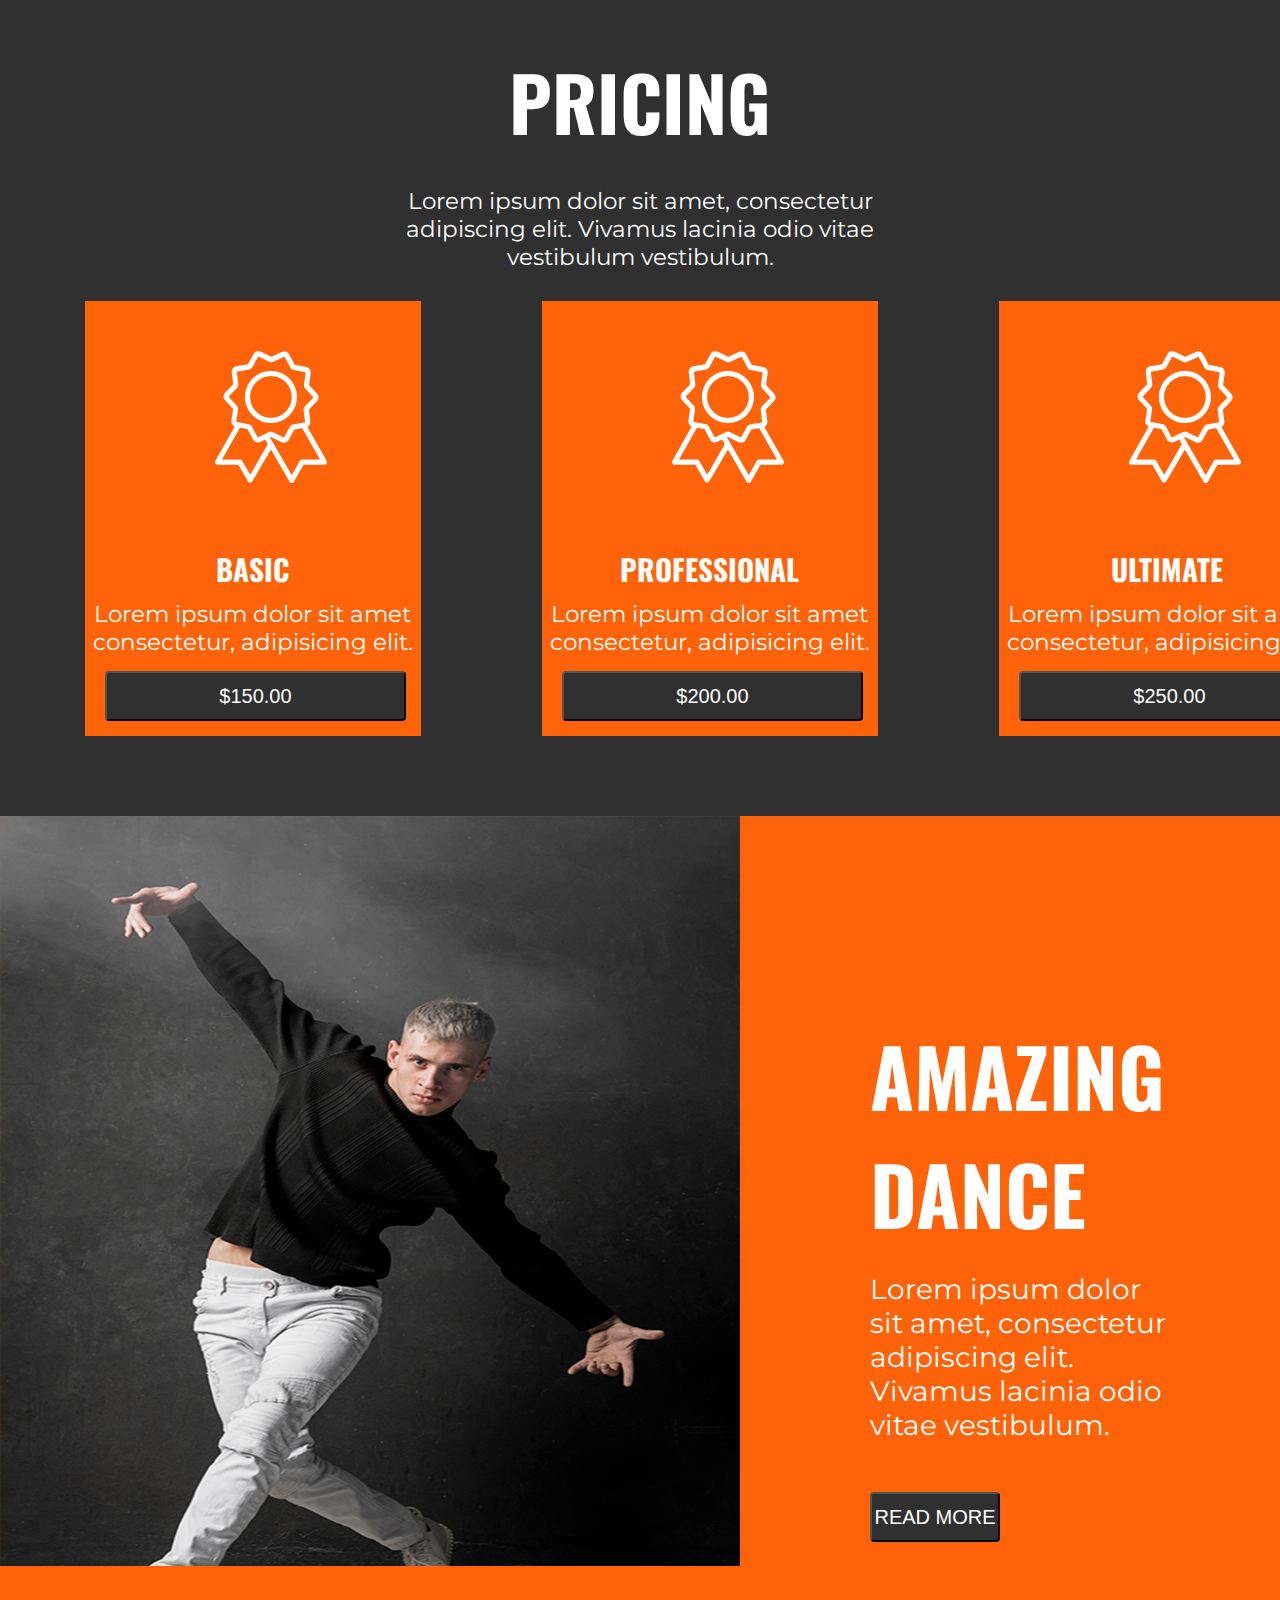
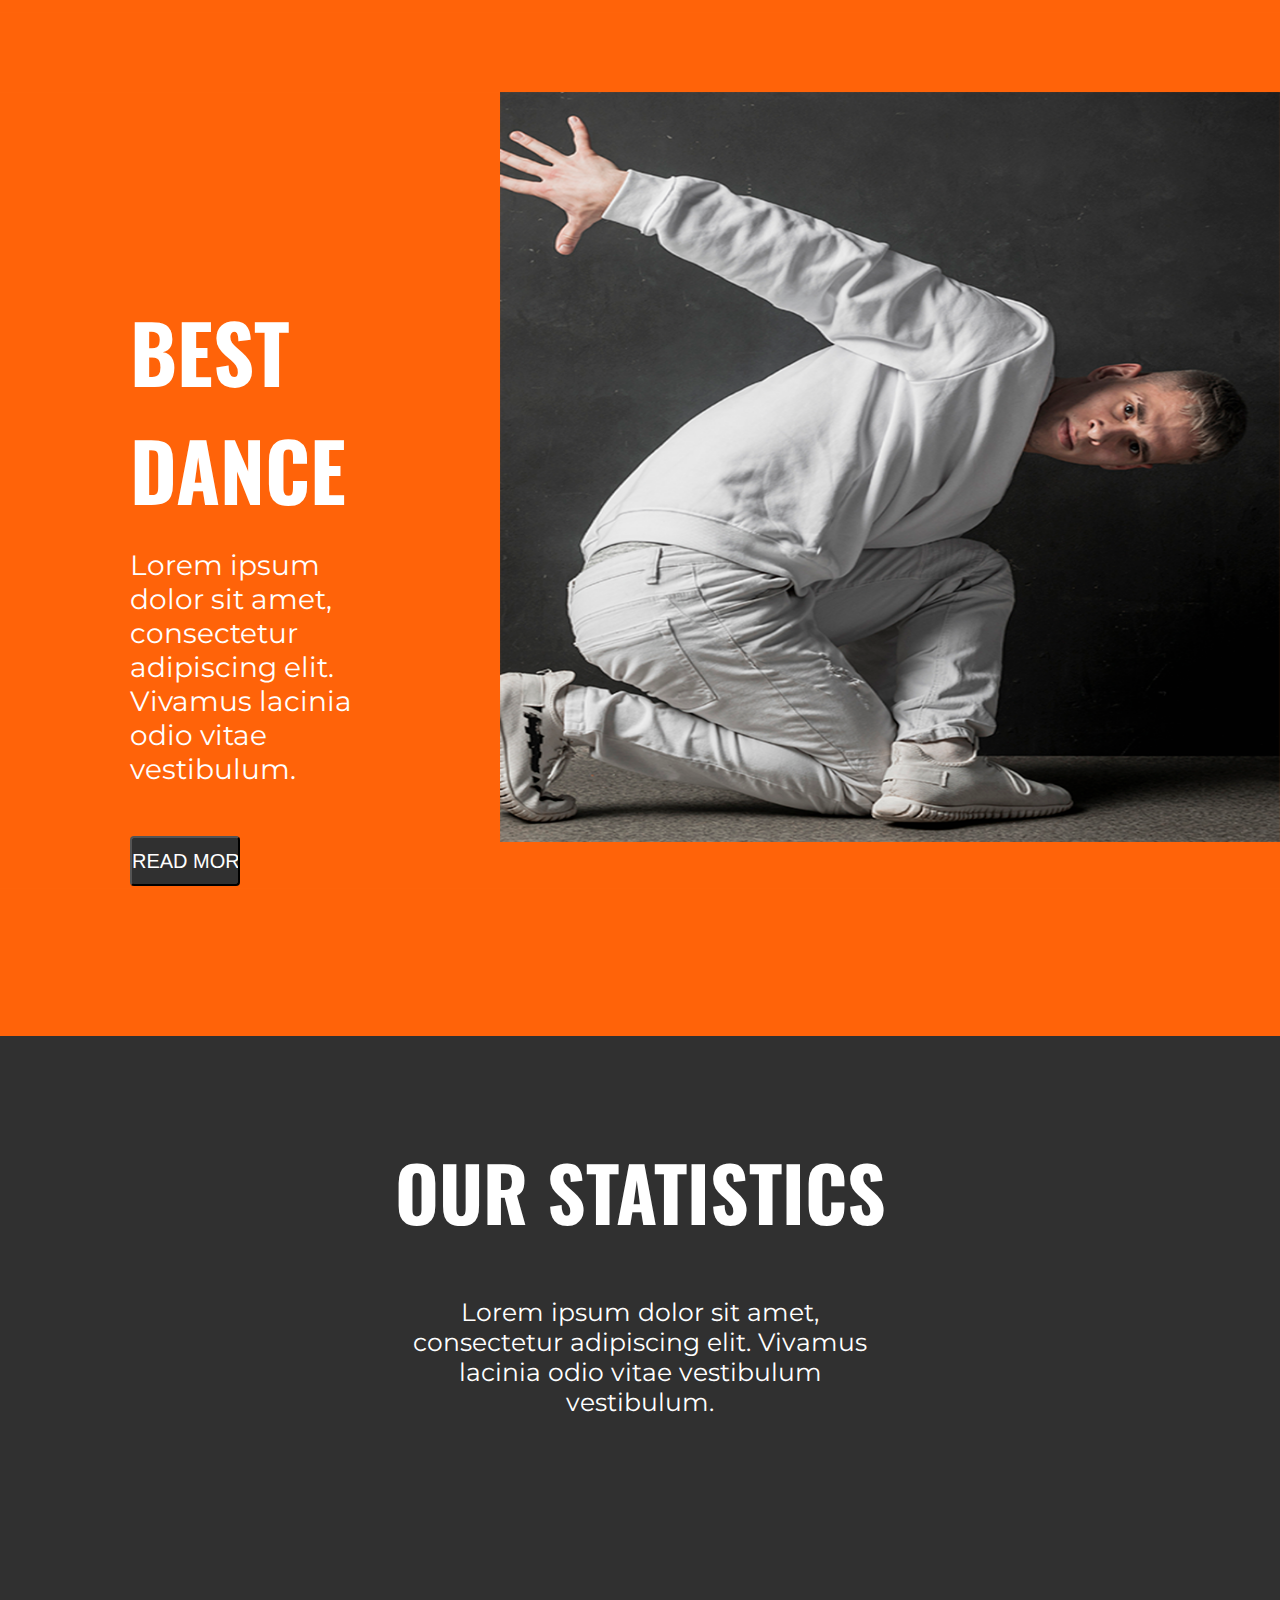
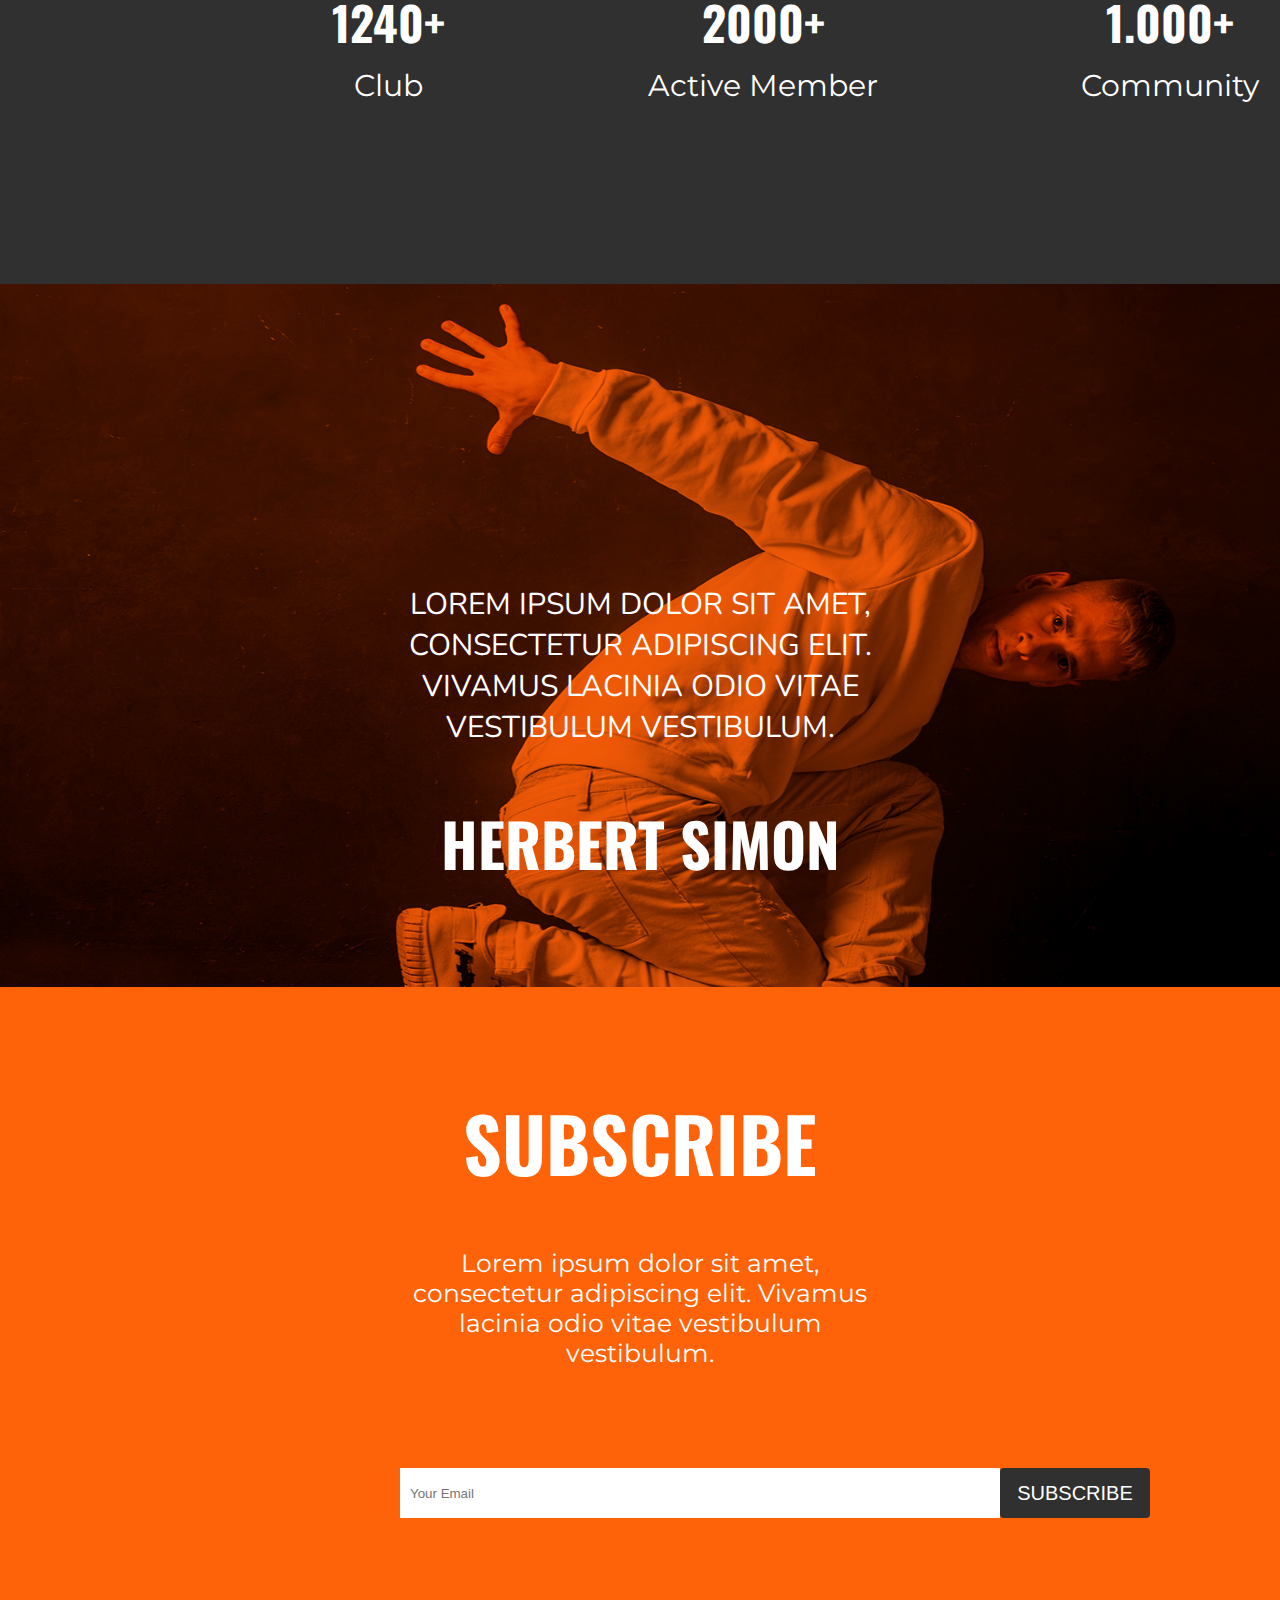
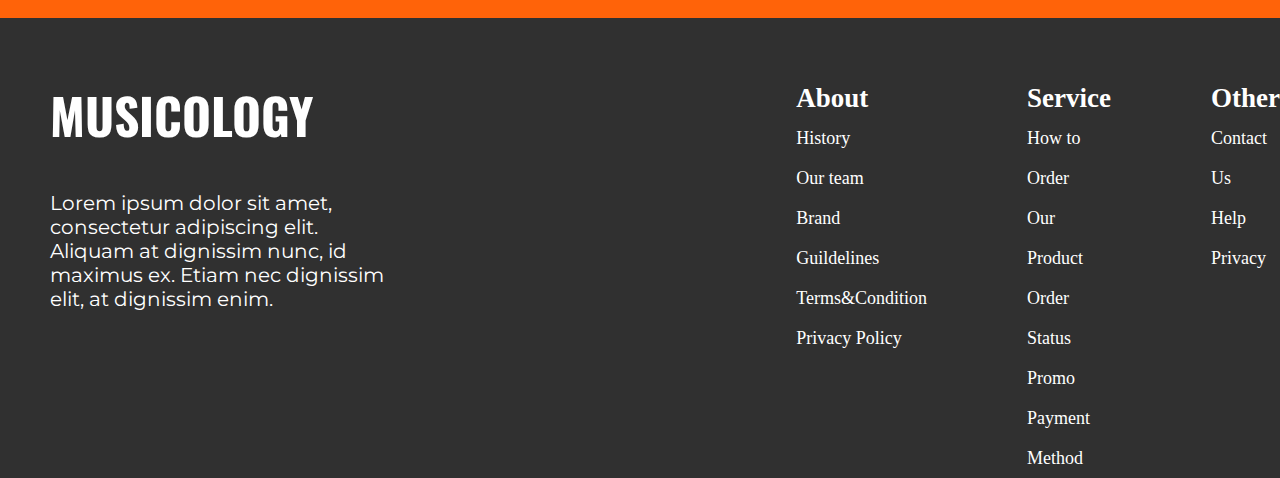
==== commit 4901a543: "Projects" ====
--- a/Musicology/index.html
+++ b/Musicology/index.html
@@ -41,7 +41,7 @@
             <h2>Dance Tour</h2>
         </div>
         <div class="text_2">
-            <p>Lorem ipsum dolor sit amet consectetur adipisicing elit. Aspernatur eaque quas accusamus aperiam officiis nam, mollitia vel iure inventore consequatur</p>
+            <p>Lorem ipsum dolor sit amet, consectetur adipiscing elit. Vivamus lacinia odio vitae vestibulum vestibulum. </p>
         </div>
         <div class="main_box">
             <div class="box1">
@@ -84,7 +84,7 @@
             <h2>Pricing</h2>
         </div>
         <div class="text_2">
-            <p>Lorem ipsum dolor sit amet consectetur adipisicing elit. Aspernatur eaque quas accusamus aperiam officiis nam, mollitia vel iure inventore consequatur</p>
+            <p>Lorem ipsum dolor sit amet, consectetur adipiscing elit. Vivamus lacinia odio vitae vestibulum vestibulum. </p>
         </div>
         <div class="main_box">
             <div class="box1">
@@ -127,14 +127,14 @@
     </div>
     <div class="section_4">
         <div class="image_3">
-            <img src="../Musicology/Images/image4.png" alt="" width="750px" height="746px">
+            <img src="../Musicology/Images/image4.png" alt="" width="740px" height="750px">
         </div>
         <div class="box_2">
             <div class="title_2">
                 <h1>Amazing Dance</h1>
             </div>
             <div class="text_3">
-                <p>Lorem, ipsum dolor sit amet consectetur adipisicing elit. Aperiam molestias molestiae illum nobis, enim ratione neque voluptatibus adipisci non quibusdam.</p>
+                <p>Lorem ipsum dolor sit amet, consectetur adipiscing elit. Vivamus lacinia odio vitae vestibulum. </p>
             </div>
             <div class="button_3">
                 <input type="submit" value="Read More">
@@ -147,14 +147,14 @@
                 <h1>Best Dance</h1>
             </div>
             <div class="text_3">
-                <p>Lorem, ipsum dolor sit amet consectetur adipisicing elit. Aperiam molestias molestiae illum nobis, enim ratione neque voluptatibus adipisci non quibusdam.</p>
+                <p>Lorem ipsum dolor sit amet, consectetur adipiscing elit. Vivamus lacinia odio vitae vestibulum. </p>
             </div>
             <div class="button_3">
                 <input type="submit" value="Read More">
             </div>
         </div> 
         <div class="image_4">
-            <img src="../Musicology/Images/image5.png" alt="" width="770px" height="746px">
+            <img src="../Musicology/Images/image5.png" alt="" width="780px" height="750px">
         </div> 
     </div>
     <div class="section_6">
@@ -162,9 +162,9 @@
             <h2>our Statistics</h2>
         </div>
         <div class="text_4">
-            <p>Lorem ipsum dolor sit amet consectetur adipisicing elit. Aspernatur eaque quas accusamus aperiam officiis nam, mollitia vel iure inventore consequatur</p>
-        </div>
-        <div class="main_box">
+            <p>Lorem ipsum dolor sit amet, consectetur adipiscing elit. Vivamus lacinia odio vitae vestibulum vestibulum.</p>
+        </div>
+        <div class="main_box_2">
             <div class="box3">
                 <div class="box3_1">
                     <div class="name_3"> 
@@ -193,7 +193,7 @@
     </div>
     <div class="section_7">
         <div class="text_5">
-            <p>Lorem ipsum dolor sit amet consectetur adipisicing elit. Aspernatur eaque quas accusamus aperiam officiis nam, mollitia vel iure inventore consequatur</p>
+            <p>Lorem ipsum dolor sit amet, consectetur adipiscing elit. Vivamus lacinia odio vitae vestibulum vestibulum.</p>
         </div>
         <div class="name_4">
             <h2>Herbert simon</h2>
@@ -204,7 +204,7 @@
             <h2>Subscribe</h2>
         </div>
         <div class="text_4">
-            <p>Lorem ipsum dolor sit amet consectetur adipisicing elit. Aspernatur eaque quas accusamus aperiam officiis nam, mollitia vel iure inventore consequatur</p>
+            <p>Lorem ipsum dolor sit amet, consectetur adipiscing elit. Vivamus lacinia odio vitae vestibulum vestibulum. </p>
         </div>
         <div class="form">
             <div class="email"><input type="email" placeholder="Your Email"></div>
@@ -217,7 +217,7 @@
                 <h2>Musicology</h2>
             </div>
             <div class="text_6">
-                Lorem ipsum dolor sit amet consectetur adipisicing elit. Placeat voluptatum exercitationem eveniet ea laborum voluptatem officiis molestiae fugiat, magni rem officia est ipsum consequatur
+                Lorem ipsum dolor sit amet, consectetur adipiscing elit. Aliquam at dignissim nunc, id maximus ex. Etiam nec dignissim elit, at dignissim enim. 
             </div>
     
             <div class="logos">
@@ -249,7 +249,7 @@
             <div class="list2">
                 <h2>Service</h2>
                 <ul>
-                    <li><a href="">how to Order</a></li>
+                    <li><a href="">How to Order</a></li>
                     <li><a href="">Our Product</a></li>
                     <li><a href="">Order Status</a></li>
                     <li><a href="">Promo</a></li>
--- a/Musicology/style.css
+++ b/Musicology/style.css
@@ -1,5 +1,6 @@
 @import url('https://fonts.googleapis.com/css2?family=Oswald&display=swap');
 @import url('https://fonts.googleapis.com/css2?family=Montserrat&family=Oswald&display=swap');
+@import url('https://fonts.googleapis.com/css2?family=Bebas+Neue&family=Montserrat&family=Nunito&family=Oswald&display=swap');
 *{
     padding: 0;
     margin: 0;
@@ -7,15 +8,12 @@
 }
 
 .section_1{
-    height: 100vh;
     background-image: url(../Musicology/Images/HomePage.png);
     background-repeat: no-repeat;
     background-size: cover;
 }
 
 .toolbar{
-    width: 100%;
-    height: 100px;  
     background-color: #303030;
     display: flex;
 }
@@ -26,48 +24,56 @@
 }
 
 .nav_links{
+    width: 60%;
     font-size: 25px;
     text-transform: uppercase;
     font-weight: 400;
     font-family: "Oswald";
     padding: 38px;
-    padding-left: 290px;
-    display: flex;
-    gap: 40px;  
+    padding-left: 100px;
+    margin-left: 100px;
+    display: flex;
+    gap: 30px; 
 }
 
 .nav_links>a{
     color: white;
     text-decoration: none;
+    padding-left: 32px;
 }
 
 .search{
     padding: 38px;
-    padding-left: 380px;
+    padding-left: 100px;
+    margin-left: 80px;
 }
 
 .title{
-    padding-top: 250px;
-    padding-left: 150px;
+    padding-top: 80px;
+    margin-top: 100px;
+    padding-left: 100px;
     font-size: 50px;
     color: #ffffff;
     font-weight: 400;
     font-family: "Oswald";
 }
 
+.title>h1{
+    padding-top: 100px;
+}
+
 .text{
-    width: 48%;
-    height: 50px;
-    font-size: 20px;
-    color: #ffffff;
-    font-weight: 400;
-    padding-left: 150px;
+    width: 50%;
+    padding-left: 100px;
+    font-size: 20px;
+    color: #ffffff;
+    font-weight: 400;
     font-family: "Montserrat";
 }
 
 .button{
-    padding: 50px;
-    padding-left: 150px;
+    padding: 50px 100px;
+    padding-bottom: 65px;
 }
 
 input[type="submit"]{
@@ -84,7 +90,6 @@
 }
 
 .section_2{
-    height: 120vh;
     background-image: url(../Musicology/Images/Background.png);
 }
 
@@ -99,16 +104,23 @@
 }
 
 .text_2{
-    padding: 30px 350px;
-    font-size: 20px;
-    color: #ffffff;
-    font-weight: 400;
-    font-family: "Montserrat";
-    text-align: center;
+    padding: 30px 100px;
+    margin: 0px 100px;
+    font-size: 23px;
+    color: #ffffff;
+    font-weight: 400;
+    font-family: "Montserrat";
+    text-align: center;
+}
+
+.text_2>p{
+    padding: 0 100px;
+    margin: 0 100px;
 }
 
 .main_box{
     display: flex;
+    padding-bottom: 60px;
 }
 
 .box1_1{
@@ -144,7 +156,6 @@
 }
 
 .section_3{
-    height: 110vh;
     background-color: #303030;
 }
 
@@ -156,7 +167,8 @@
 }
 
 .image_2_1{
-    padding: 50px 130px;
+    padding: 50px 100px;
+    margin: 0 30px;
 }
 
 .name_2_2{
@@ -198,18 +210,12 @@
 }
 
 .section_4{
-    height: 100vh;
     background-image: url(../Musicology/Images/Background.png);
     display: flex;
 }
 
 .box_2{
     padding: 100px;
-}
-
-.image_3{
-    width: 50%;
-    height: 70%;
 }
 
 .title_2{
@@ -223,8 +229,7 @@
 }
 
 .text_3{
-    height: 50px;
-    font-size: 20px;
+    font-size: 28px;
     color: #ffffff;
     font-weight: 400;
     padding-top: 20px;
@@ -233,12 +238,12 @@
 }
 
 .button_3{
-    padding: 100px;
+    padding: 50px;
     padding-left: 30px;
 }
 
 .button_3>input[type="submit"]{
-    width: 60%;
+    width: 50%;
     height: 50px;
     font-size: 20px;
     border-radius: 4px;
@@ -248,24 +253,24 @@
 }
 
 .section_5{
-    height: 100vh;
     background-image: url(../Musicology/Images/Background.png);
     display: flex;
 }
 
 .section_6{
-    height: 100vh;
-    background-color: #303030;
-}
-
-.main_box{
-    display: flex;
+    background-color: #303030;
+}
+
+.main_box_2{
+    display: flex;
+    margin-left: 100px;
+    padding-bottom: 60px;
 }
 
 .box3_1{
-    width: 73.5%;
-    margin-left: 250px;
-    padding-bottom: 20px;
+    width: 90%;
+    margin: 20px 100px;
+    padding-bottom: 100px;
 }
 
 .name_1{
@@ -275,16 +280,22 @@
     font-weight: 700;
     font-family: "Oswald";
     text-align: center;
-    padding-top: 130px;
+    padding-top: 100px;
 }
 
 .text_4{
-    padding: 30px 350px;
-    font-size: 20px;
-    color: #ffffff;
-    font-weight: 400;
-    font-family: "Montserrat";
-    text-align: center;
+    padding: 30px 100px;
+    margin: 0px 100px;
+    font-size: 25px;
+    color: #ffffff;
+    font-weight: 400;
+    font-family: "Montserrat";
+    text-align: center;
+}
+
+.text_4>p{
+    padding: 0px 100px;
+    margin: 20px 100px;
 }
 
 .name_3_2{
@@ -293,7 +304,8 @@
     text-align: center;
     font-family: "Oswald";
     font-size: 40px;
-    padding-top: 120px;
+    padding-top: 100px;
+    padding-left: 50px;
 }
 
 .text_3_2{
@@ -302,22 +314,29 @@
     font-family: "Montserrat";
     font-size: 30px;
     padding-top: 10px;
+    padding-left: 50px;
+
 }
 
 .section_7{
-    height: 100vh;
     background-image: url(../Musicology/Images/image6.png);
     background-repeat: no-repeat;
-    background-size: 1550px 750px;
+    background-size: 1550px 800px;
 }
 
 .text_5{
     color: #ffffff;
     text-transform: uppercase;
     text-align: center;
-    font-family: "Oswald";
+    font-family: "Nunito";
     font-size: 30px;
-    padding: 320px 350px 0px 350px;
+    padding: 100px 100px 0 100px;
+    margin: 0 100px;
+}
+
+.text_5>p{
+    padding: 100px 100px 0 100px;
+    margin: 100px 100px 50px 100px;
 }
 
 .name_4{
@@ -326,21 +345,24 @@
     text-align: center;
     font-family: "Oswald";
     font-size: 40px;
-    padding-top: 50px;
+    padding-bottom: 100px;
 }
 
 .section_8{
-    height: 80vh;
     background-image: url(../Musicology/Images/Background.png);
 }
 
 .form{
     display: flex;
+    padding-bottom: 100px;
+    padding-left: 100px;
+    margin-left: 100px;
 }
 
 .email{
     padding-top: 50px;
-    padding-left: 370px;
+    padding-left: 100px;
+    margin-left: 100px;
 }
 
 .button_4{
@@ -365,13 +387,12 @@
 }
 
 .section_9{
-    height: 45vh;
     background-color: #303030;
     display: flex;
 }
 
 .box_4{
-    width: 700px;
+    width: 550px;
 }
 
 .last_title{
@@ -387,10 +408,9 @@
 
 .text_6{
     font-size: 20px;
-    padding: 20px;
-    color: #ffffff;
-    font-weight: 400;
-    padding-left: 50px;
+    color: #ffffff;
+    font-weight: 400;
+    padding: 20px 100px 20px 50px;
     font-family: "Montserrat";
 }
 
@@ -409,6 +429,7 @@
 .box_5{
     width: 800px;
     display: flex;
+    padding-left: 100px;
 }
 
 ul{
@@ -421,18 +442,15 @@
 }
 
 .list{
-    padding: 20px;
-    padding-top: 60px;
-    padding-left: 150px;
+    padding: 60px 0 0 100px;
+    margin: 0 0 0 100px;
     line-height: 40px;
     font-size: 18px;
     color: #ffffff;
 }
 
 .list2,.list3{
-    padding: 20px;
-    padding-top: 60px;
-    padding-left: 100px;
+    padding: 60px 0 0 100px;
     line-height: 40px;
     font-size: 18px;
     color: #ffffff;
--- a/Musicology/style.css
+++ b/Musicology/style.css
@@ -1,5 +1,6 @@
 @import url('https://fonts.googleapis.com/css2?family=Oswald&display=swap');
 @import url('https://fonts.googleapis.com/css2?family=Montserrat&family=Oswald&display=swap');
+@import url('https://fonts.googleapis.com/css2?family=Bebas+Neue&family=Montserrat&family=Nunito&family=Oswald&display=swap');
 *{
     padding: 0;
     margin: 0;
@@ -7,15 +8,12 @@
 }
 
 .section_1{
-    height: 100vh;
     background-image: url(../Musicology/Images/HomePage.png);
     background-repeat: no-repeat;
     background-size: cover;
 }
 
 .toolbar{
-    width: 100%;
-    height: 100px;  
     background-color: #303030;
     display: flex;
 }
@@ -26,48 +24,56 @@
 }
 
 .nav_links{
+    width: 60%;
     font-size: 25px;
     text-transform: uppercase;
     font-weight: 400;
     font-family: "Oswald";
     padding: 38px;
-    padding-left: 290px;
-    display: flex;
-    gap: 40px;  
+    padding-left: 100px;
+    margin-left: 100px;
+    display: flex;
+    gap: 30px; 
 }
 
 .nav_links>a{
     color: white;
     text-decoration: none;
+    padding-left: 32px;
 }
 
 .search{
     padding: 38px;
-    padding-left: 380px;
+    padding-left: 100px;
+    margin-left: 80px;
 }
 
 .title{
-    padding-top: 250px;
-    padding-left: 150px;
+    padding-top: 80px;
+    margin-top: 100px;
+    padding-left: 100px;
     font-size: 50px;
     color: #ffffff;
     font-weight: 400;
     font-family: "Oswald";
 }
 
+.title>h1{
+    padding-top: 100px;
+}
+
 .text{
-    width: 48%;
-    height: 50px;
-    font-size: 20px;
-    color: #ffffff;
-    font-weight: 400;
-    padding-left: 150px;
+    width: 50%;
+    padding-left: 100px;
+    font-size: 20px;
+    color: #ffffff;
+    font-weight: 400;
     font-family: "Montserrat";
 }
 
 .button{
-    padding: 50px;
-    padding-left: 150px;
+    padding: 50px 100px;
+    padding-bottom: 65px;
 }
 
 input[type="submit"]{
@@ -84,7 +90,6 @@
 }
 
 .section_2{
-    height: 120vh;
     background-image: url(../Musicology/Images/Background.png);
 }
 
@@ -99,16 +104,23 @@
 }
 
 .text_2{
-    padding: 30px 350px;
-    font-size: 20px;
-    color: #ffffff;
-    font-weight: 400;
-    font-family: "Montserrat";
-    text-align: center;
+    padding: 30px 100px;
+    margin: 0px 100px;
+    font-size: 23px;
+    color: #ffffff;
+    font-weight: 400;
+    font-family: "Montserrat";
+    text-align: center;
+}
+
+.text_2>p{
+    padding: 0 100px;
+    margin: 0 100px;
 }
 
 .main_box{
     display: flex;
+    padding-bottom: 60px;
 }
 
 .box1_1{
@@ -144,7 +156,6 @@
 }
 
 .section_3{
-    height: 110vh;
     background-color: #303030;
 }
 
@@ -156,7 +167,8 @@
 }
 
 .image_2_1{
-    padding: 50px 130px;
+    padding: 50px 100px;
+    margin: 0 30px;
 }
 
 .name_2_2{
@@ -198,18 +210,12 @@
 }
 
 .section_4{
-    height: 100vh;
     background-image: url(../Musicology/Images/Background.png);
     display: flex;
 }
 
 .box_2{
     padding: 100px;
-}
-
-.image_3{
-    width: 50%;
-    height: 70%;
 }
 
 .title_2{
@@ -223,8 +229,7 @@
 }
 
 .text_3{
-    height: 50px;
-    font-size: 20px;
+    font-size: 28px;
     color: #ffffff;
     font-weight: 400;
     padding-top: 20px;
@@ -233,12 +238,12 @@
 }
 
 .button_3{
-    padding: 100px;
+    padding: 50px;
     padding-left: 30px;
 }
 
 .button_3>input[type="submit"]{
-    width: 60%;
+    width: 50%;
     height: 50px;
     font-size: 20px;
     border-radius: 4px;
@@ -248,24 +253,24 @@
 }
 
 .section_5{
-    height: 100vh;
     background-image: url(../Musicology/Images/Background.png);
     display: flex;
 }
 
 .section_6{
-    height: 100vh;
-    background-color: #303030;
-}
-
-.main_box{
-    display: flex;
+    background-color: #303030;
+}
+
+.main_box_2{
+    display: flex;
+    margin-left: 100px;
+    padding-bottom: 60px;
 }
 
 .box3_1{
-    width: 73.5%;
-    margin-left: 250px;
-    padding-bottom: 20px;
+    width: 90%;
+    margin: 20px 100px;
+    padding-bottom: 100px;
 }
 
 .name_1{
@@ -275,16 +280,22 @@
     font-weight: 700;
     font-family: "Oswald";
     text-align: center;
-    padding-top: 130px;
+    padding-top: 100px;
 }
 
 .text_4{
-    padding: 30px 350px;
-    font-size: 20px;
-    color: #ffffff;
-    font-weight: 400;
-    font-family: "Montserrat";
-    text-align: center;
+    padding: 30px 100px;
+    margin: 0px 100px;
+    font-size: 25px;
+    color: #ffffff;
+    font-weight: 400;
+    font-family: "Montserrat";
+    text-align: center;
+}
+
+.text_4>p{
+    padding: 0px 100px;
+    margin: 20px 100px;
 }
 
 .name_3_2{
@@ -293,7 +304,8 @@
     text-align: center;
     font-family: "Oswald";
     font-size: 40px;
-    padding-top: 120px;
+    padding-top: 100px;
+    padding-left: 50px;
 }
 
 .text_3_2{
@@ -302,22 +314,29 @@
     font-family: "Montserrat";
     font-size: 30px;
     padding-top: 10px;
+    padding-left: 50px;
+
 }
 
 .section_7{
-    height: 100vh;
     background-image: url(../Musicology/Images/image6.png);
     background-repeat: no-repeat;
-    background-size: 1550px 750px;
+    background-size: 1550px 800px;
 }
 
 .text_5{
     color: #ffffff;
     text-transform: uppercase;
     text-align: center;
-    font-family: "Oswald";
+    font-family: "Nunito";
     font-size: 30px;
-    padding: 320px 350px 0px 350px;
+    padding: 100px 100px 0 100px;
+    margin: 0 100px;
+}
+
+.text_5>p{
+    padding: 100px 100px 0 100px;
+    margin: 100px 100px 50px 100px;
 }
 
 .name_4{
@@ -326,21 +345,24 @@
     text-align: center;
     font-family: "Oswald";
     font-size: 40px;
-    padding-top: 50px;
+    padding-bottom: 100px;
 }
 
 .section_8{
-    height: 80vh;
     background-image: url(../Musicology/Images/Background.png);
 }
 
 .form{
     display: flex;
+    padding-bottom: 100px;
+    padding-left: 100px;
+    margin-left: 100px;
 }
 
 .email{
     padding-top: 50px;
-    padding-left: 370px;
+    padding-left: 100px;
+    margin-left: 100px;
 }
 
 .button_4{
@@ -365,13 +387,12 @@
 }
 
 .section_9{
-    height: 45vh;
     background-color: #303030;
     display: flex;
 }
 
 .box_4{
-    width: 700px;
+    width: 550px;
 }
 
 .last_title{
@@ -387,10 +408,9 @@
 
 .text_6{
     font-size: 20px;
-    padding: 20px;
-    color: #ffffff;
-    font-weight: 400;
-    padding-left: 50px;
+    color: #ffffff;
+    font-weight: 400;
+    padding: 20px 100px 20px 50px;
     font-family: "Montserrat";
 }
 
@@ -409,6 +429,7 @@
 .box_5{
     width: 800px;
     display: flex;
+    padding-left: 100px;
 }
 
 ul{
@@ -421,18 +442,15 @@
 }
 
 .list{
-    padding: 20px;
-    padding-top: 60px;
-    padding-left: 150px;
+    padding: 60px 0 0 100px;
+    margin: 0 0 0 100px;
     line-height: 40px;
     font-size: 18px;
     color: #ffffff;
 }
 
 .list2,.list3{
-    padding: 20px;
-    padding-top: 60px;
-    padding-left: 100px;
+    padding: 60px 0 0 100px;
     line-height: 40px;
     font-size: 18px;
     color: #ffffff;
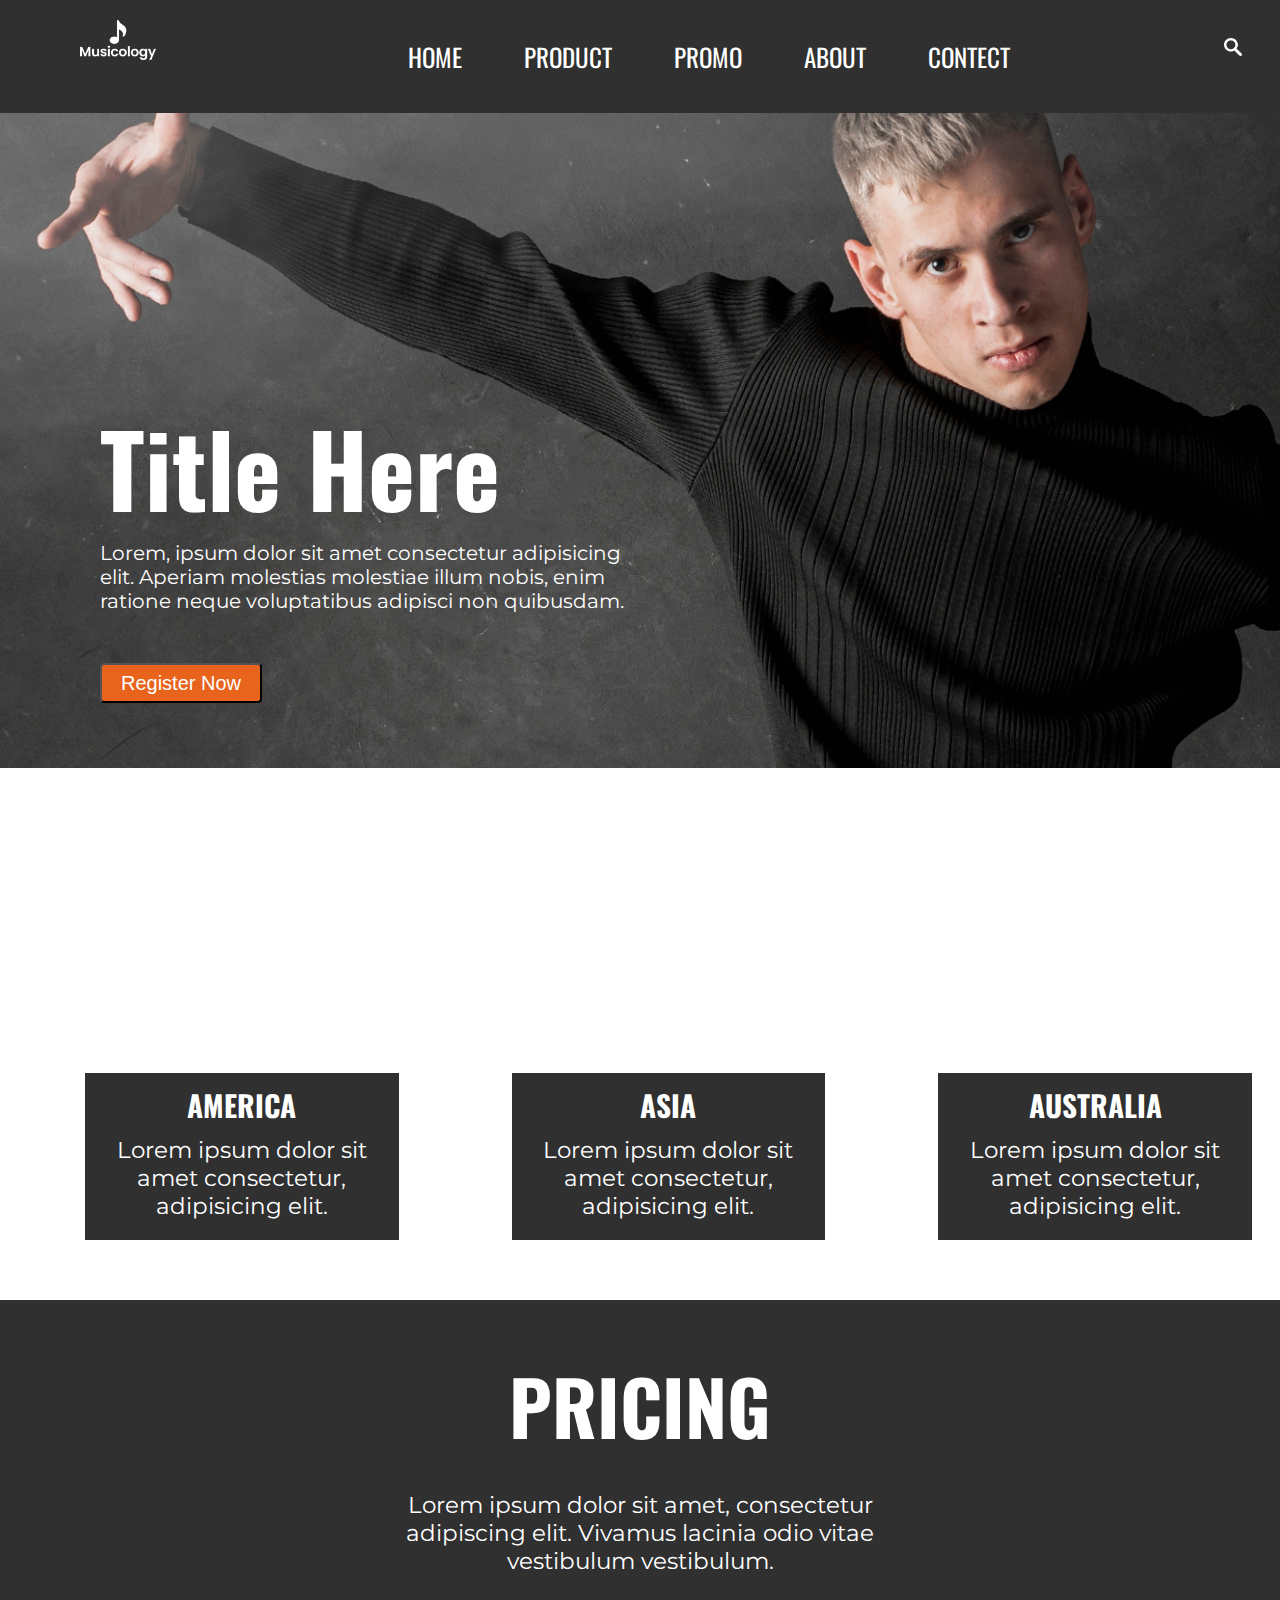
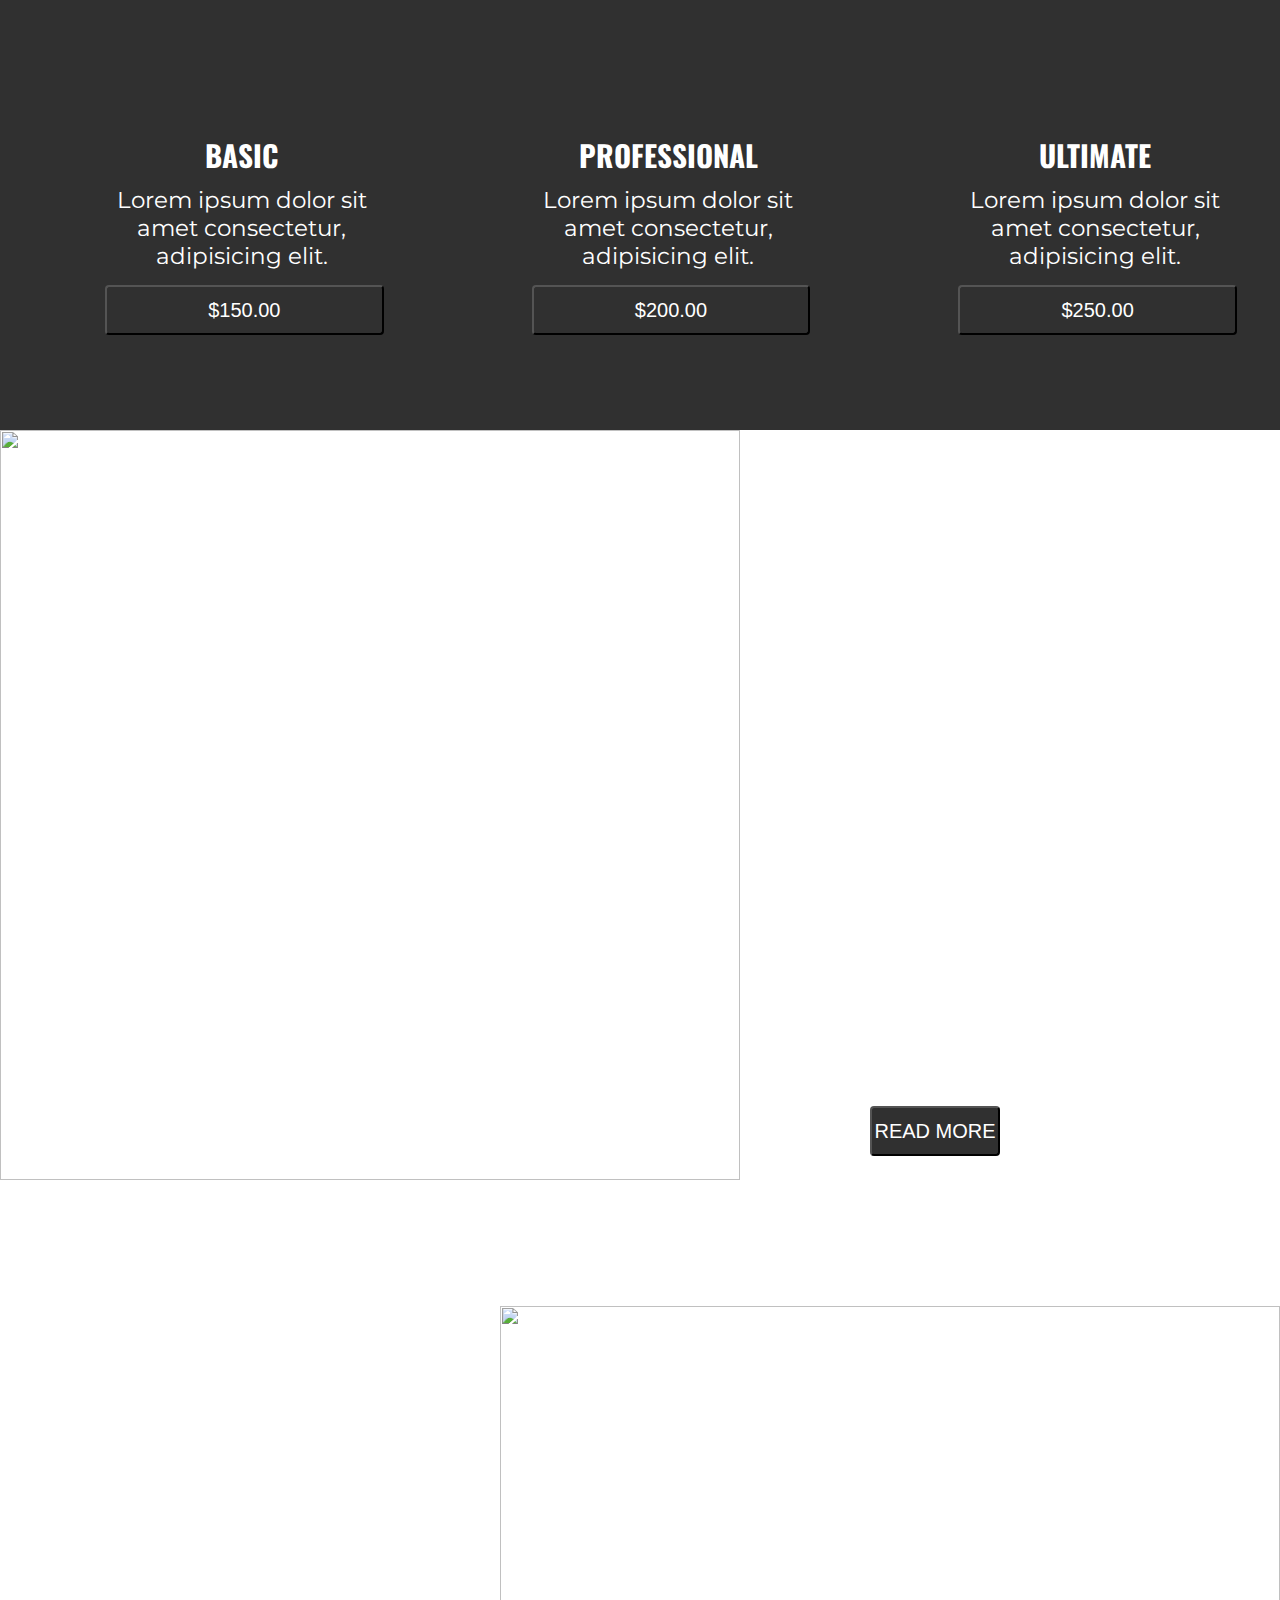
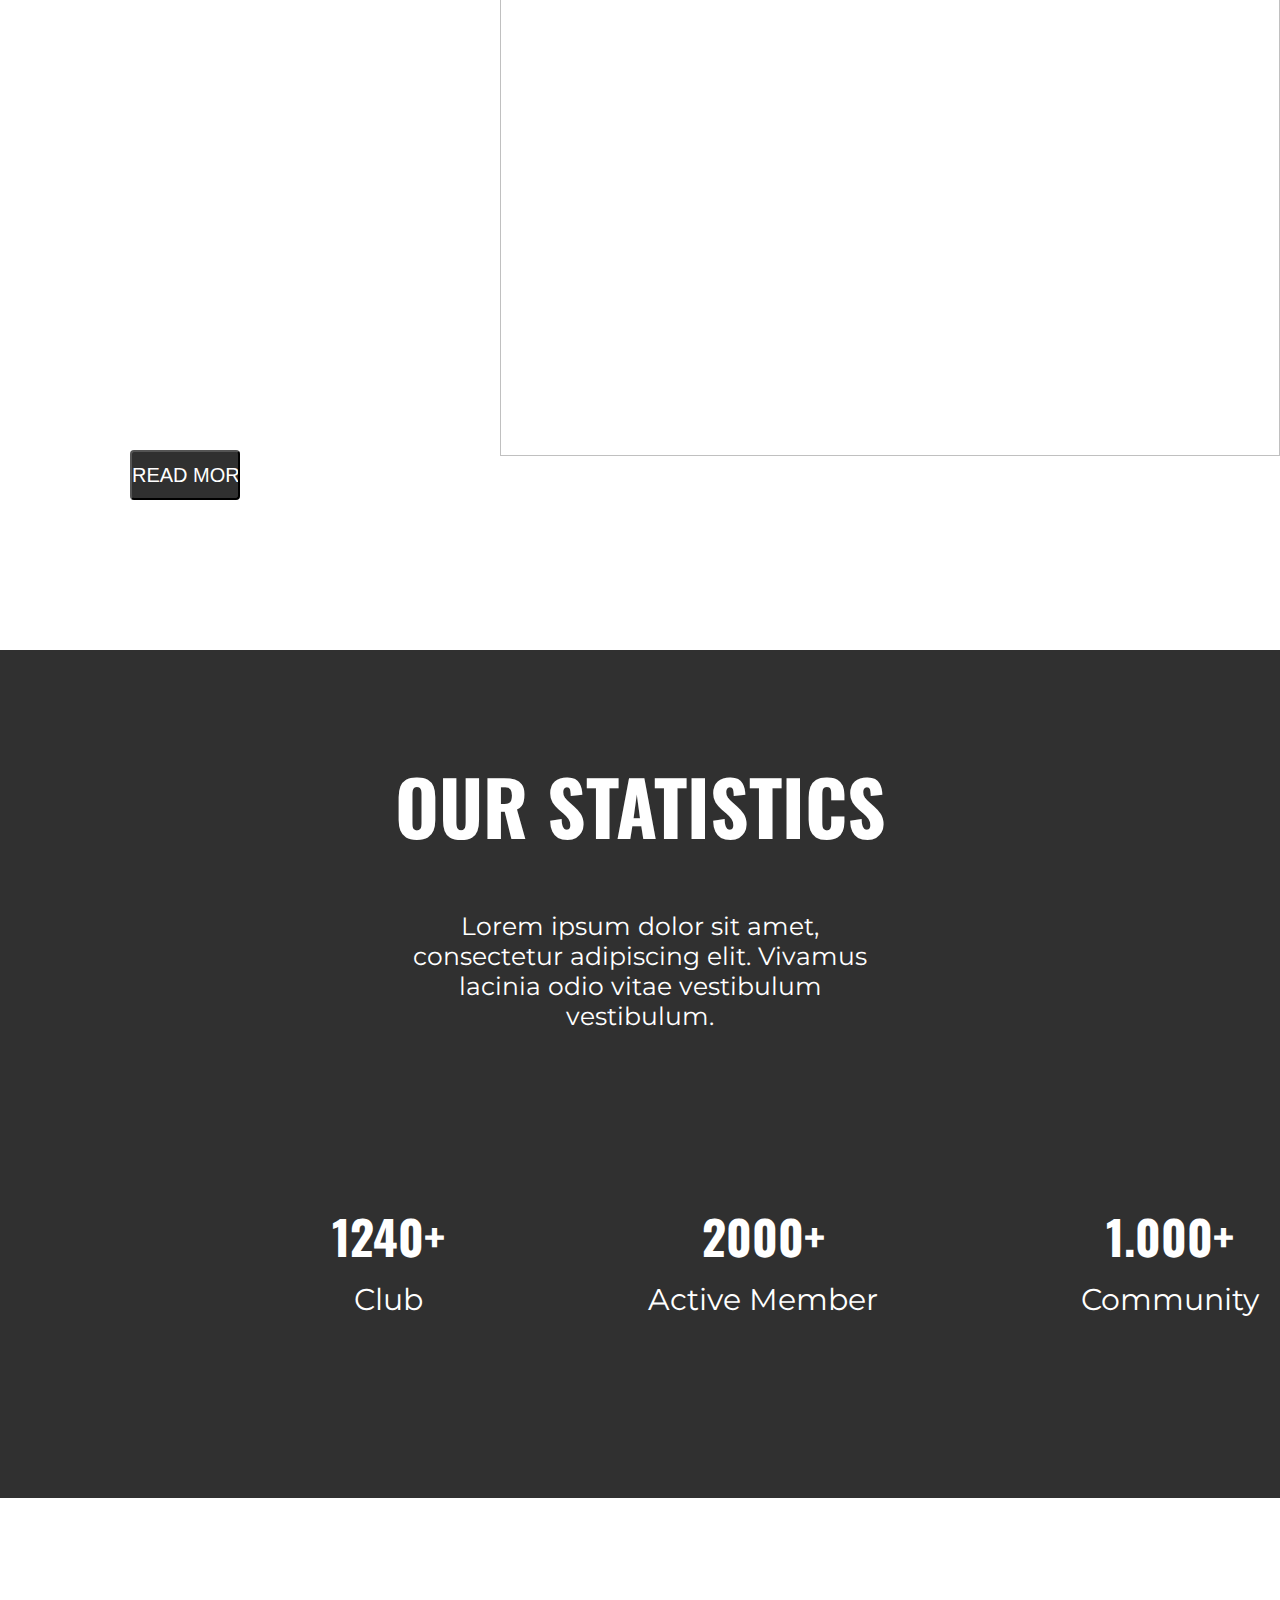
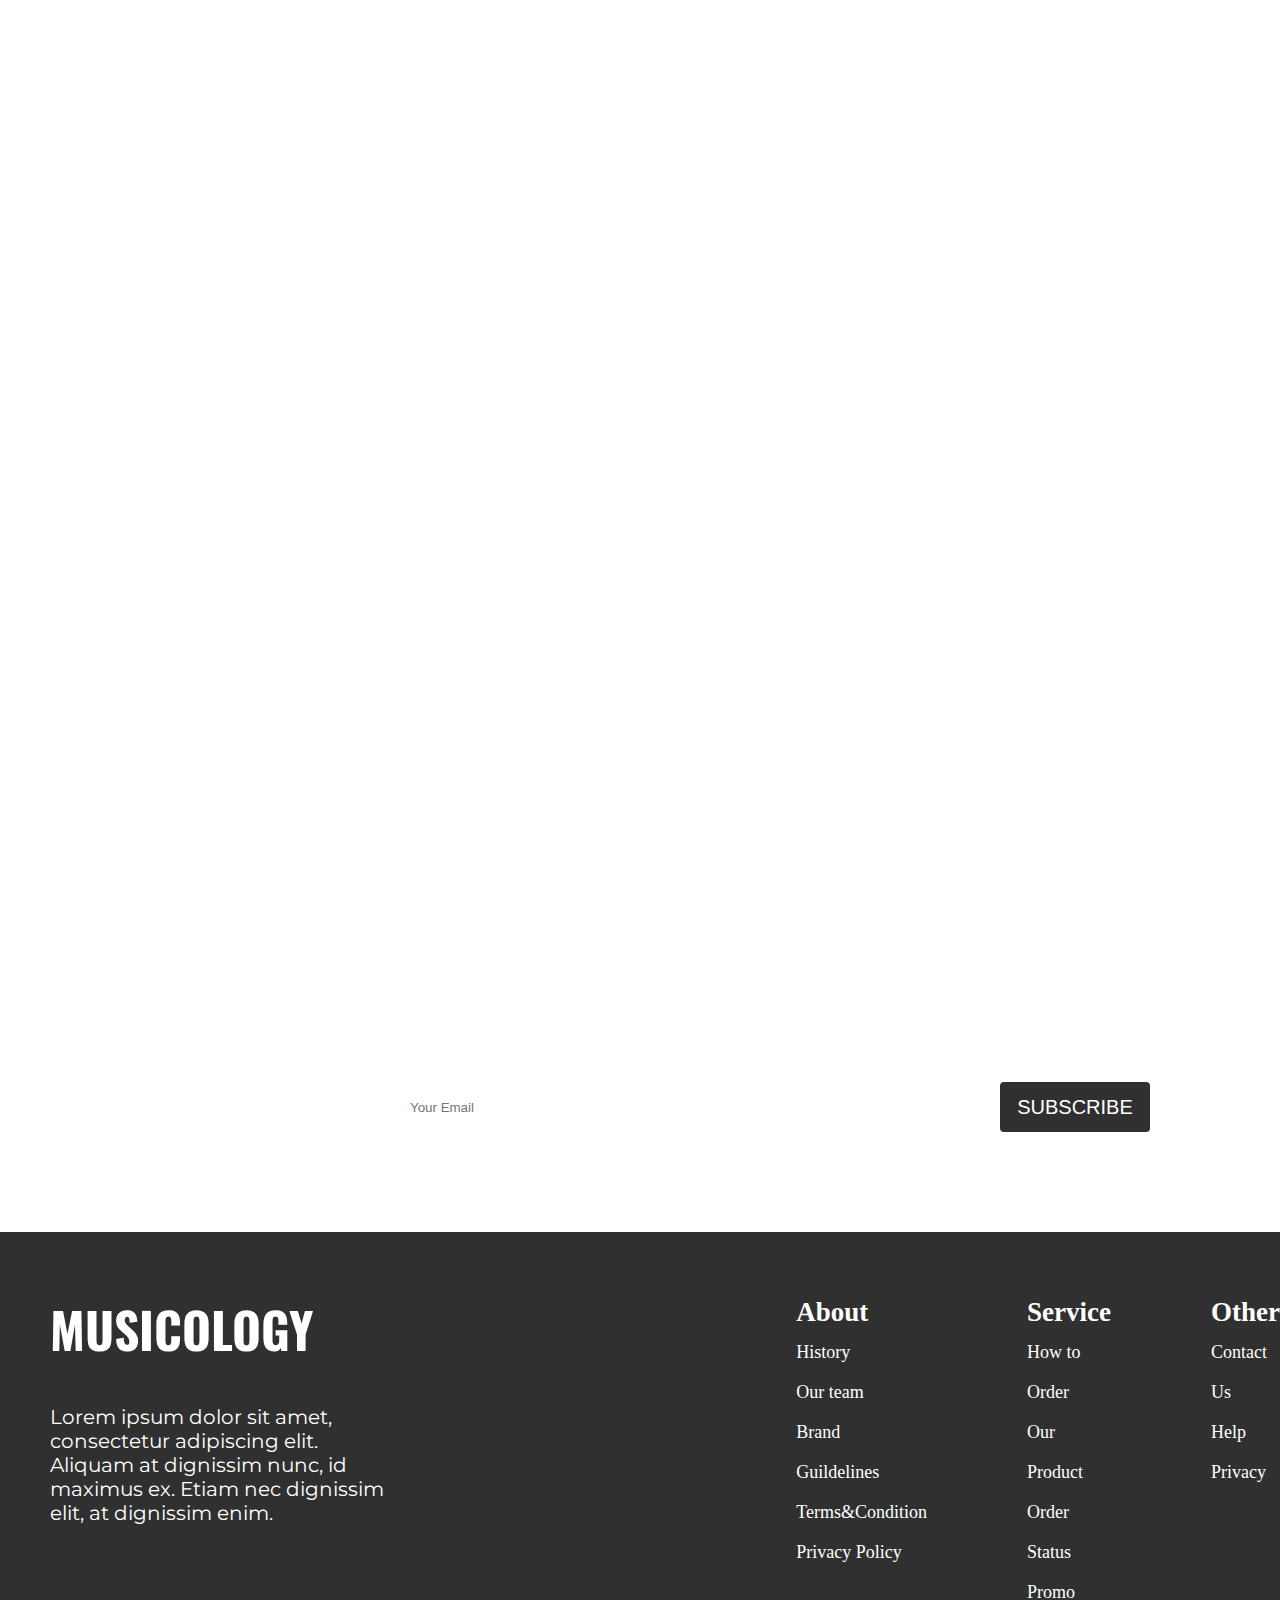
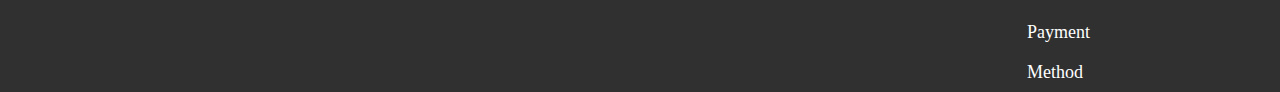
==== commit c2671480: "Projects" ====
--- a/Musicology/index.html
+++ b/Musicology/index.html
@@ -7,13 +7,14 @@
     <link href="https://fonts.cdnfonts.com/css/font" rel="stylesheet">
     <link rel="stylesheet" href="https://cdnjs.cloudflare.com/ajax/libs/font-awesome/6.0.0-beta2/css/all.min.css" integrity="sha512-YWzhKL2whUzgiheMoBFwW8CKV4qpHQAEuvilg9FAn5VJUDwKZZxkJNuGM4XkWuk94WCrrwslk8yWNGmY1EduTA==" crossorigin="anonymous" referrerpolicy="no-referrer" />
     <link rel="stylesheet" href="style.css">
-    <link rel="stylesheet" href="style.css">
+    <link rel="stylesheet" href="Media.css">
+
 </head>
 <body>
     <div class="section_1">
         <nav class="toolbar">
             <div class="logo">
-                <img src="../Musicology/Images/Vector Smart Object (Double Click to Edit).png" alt="image">
+                <img src="Images/Vector Smart Object (Double Click to Edit).png" alt="image">
             </div>
             <div class="nav_links">
                 <a href="">Home</a>
@@ -23,7 +24,14 @@
                 <a href="">Contect</a>
             </div>
             <div class="search">
-                <img src="../Musicology/Images/Search.png" alt="">
+                <img src="Images/Search.png" alt="">
+            </div>
+            <div class="nav_links1">
+                <a href="">Home</a>
+                <a href="">Product</a>
+                <a href="">Promo</a>
+                <a href="">About</a>
+                <a href="">Contect</a>
             </div>
         </nav>
         <div class="title">
@@ -47,7 +55,7 @@
             <div class="box1">
                 <div class="box1_1">
                     <div class="image">
-                        <img src="../Musicology/Images/image1.png" alt="" >
+                        <img src="../Images/image1.png" alt="" >
                     </div>
                     <div class="name_2"> 
                         <div class="name_2_1"><h3>America</h3></div>
@@ -58,7 +66,7 @@
             <div class="box1">
                 <div class="box1_1">
                     <div class="image">
-                        <img src="../Musicology/Images/image2.png" alt="" >
+                        <img src="../Images/image2.png" alt="" >
                     </div>
                     <div class="name_2"> 
                         <div class="name_2_1"><h3>Asia</h3></div>
@@ -69,7 +77,7 @@
             <div class="box1">
                 <div class="box1_1">
                     <div class="image">
-                        <img src="../Musicology/Images/image3.png" alt="" >
+                        <img src="../Images/image3.png" alt="" >
                     </div>
                     <div class="name_2"> 
                         <div class="name_2_1"><h3>Australia</h3></div>
@@ -90,7 +98,7 @@
             <div class="box1">
                 <div class="box1_1">
                     <div class="image_2">
-                        <div class="image_2_1"><img src="../Musicology/Images/Icon.png" alt=""></div>
+                        <div class="image_2_1"><img src="../Images/Icon.png" alt=""></div>
                     </div>
                     <div class="name_2"> 
                         <div class="name_2_2"><h3>Basic</h3></div>
@@ -102,7 +110,7 @@
             <div class="box1">
                 <div class="box1_1">
                     <div class="image_2">
-                        <div class="image_2_1"><img src="../Musicology/Images/Icon.png" alt=""></div>
+                        <div class="image_2_1"><img src="../Images/Icon.png" alt=""></div>
                     </div>
                     <div class="name_2"> 
                         <div class="name_2_2"><h3>Professional</h3></div>
@@ -114,7 +122,7 @@
             <div class="box1">
                 <div class="box1_1">
                     <div class="image_2">
-                        <div class="image_2_1"><img src="../Musicology/Images/Icon.png" alt=""></div>
+                        <div class="image_2_1"><img src="../Images/Icon.png" alt=""></div>
                     </div>
                     <div class="name_2"> 
                         <div class="name_2_2"><h3>Ultimate</h3></div>
@@ -127,7 +135,7 @@
     </div>
     <div class="section_4">
         <div class="image_3">
-            <img src="../Musicology/Images/image4.png" alt="" width="740px" height="750px">
+            <img src="../Images/image4.png" alt="" width="740px" height="750px">
         </div>
         <div class="box_2">
             <div class="title_2">
@@ -154,7 +162,7 @@
             </div>
         </div> 
         <div class="image_4">
-            <img src="../Musicology/Images/image5.png" alt="" width="780px" height="750px">
+            <img src="../Images/image5.png" alt="" width="780px" height="750px">
         </div> 
     </div>
     <div class="section_6">
@@ -217,7 +225,10 @@
                 <h2>Musicology</h2>
             </div>
             <div class="text_6">
-                Lorem ipsum dolor sit amet, consectetur adipiscing elit. Aliquam at dignissim nunc, id maximus ex. Etiam nec dignissim elit, at dignissim enim. 
+                <p>
+                    Lorem ipsum dolor sit amet, consectetur adipiscing elit. Aliquam at dignissim nunc, id maximus ex. Etiam nec dignissim elit, at dignissim enim. 
+                </p>
+                    
             </div>
     
             <div class="logos">
--- a/Musicology/style.css
+++ b/Musicology/style.css
@@ -8,9 +8,13 @@
 }
 
 .section_1{
-    background-image: url(../Musicology/Images/HomePage.png);
+    background-image: url(Images/HomePage.png);
     background-repeat: no-repeat;
     background-size: cover;
+}
+
+.section_1 img{
+    width: 100%;
 }
 
 .toolbar{
@@ -47,7 +51,9 @@
     padding-left: 100px;
     margin-left: 80px;
 }
-
+.nav_links1>a{
+    display: none;
+}
 .title{
     padding-top: 80px;
     margin-top: 100px;
@@ -90,7 +96,7 @@
 }
 
 .section_2{
-    background-image: url(../Musicology/Images/Background.png);
+    background-image: url(../Images/Background.png);
 }
 
 .name{
@@ -160,7 +166,7 @@
 }
 
 .image_2{
-    background-image: url(../Musicology/Images/Background.png);
+    background-image: url(../Images/Background.png);
     width: 100%;
     display: flex;
     gap: 100px;
@@ -172,7 +178,7 @@
 }
 
 .name_2_2{
-    background-image: url(../Musicology/Images/Background.png);
+    background-image: url(../Images/Background.png);
     color: #ffffff;
     text-transform: uppercase;
     text-align: center;
@@ -182,7 +188,7 @@
 }
 
 .text_2_2{
-    background-image: url(../Musicology/Images/Background.png);
+    background-image: url(../Images/Background.png);
     color: #ffffff;
     text-align: center;
     font-family: "Montserrat";
@@ -193,7 +199,7 @@
 .button_2{
     padding: 15px;
     padding-left: 20px;
-    background-image: url(../Musicology/Images/Background.png);
+    background-image: url(../Images/Background.png);
 }
 
 .button_2>[type="submit"]{
@@ -210,7 +216,7 @@
 }
 
 .section_4{
-    background-image: url(../Musicology/Images/Background.png);
+    background-image: url(../Images/Background.png);
     display: flex;
 }
 
@@ -253,7 +259,7 @@
 }
 
 .section_5{
-    background-image: url(../Musicology/Images/Background.png);
+    background-image: url(../Images/Background.png);
     display: flex;
 }
 
@@ -315,11 +321,10 @@
     font-size: 30px;
     padding-top: 10px;
     padding-left: 50px;
-
 }
 
 .section_7{
-    background-image: url(../Musicology/Images/image6.png);
+    background-image: url(../Images/image6.png);
     background-repeat: no-repeat;
     background-size: 1550px 800px;
 }
@@ -349,7 +354,7 @@
 }
 
 .section_8{
-    background-image: url(../Musicology/Images/Background.png);
+    background-image: url(../Images/Background.png);
 }
 
 .form{
@@ -393,6 +398,7 @@
 
 .box_4{
     width: 550px;
+    height: 390px;
 }
 
 .last_title{
--- a/Musicology/Media.css
+++ b/Musicology/Media.css
@@ -0,0 +1,198 @@
+@media (max-width: 576px){
+    .section_1 img{
+        width: 100%;
+    }
+    .logo{
+        padding-left: 20px;
+    }
+    .nav_links{
+        display: none;
+        position: relative;
+    }
+    .search{
+        position: absolute;
+        top: 0px;
+        right: 0px;
+    }
+    .nav_links1{
+        width: 100%;
+        position: absolute;
+        top: 110px;
+        left: 0px;
+        background-color: #303030;
+        font-size: 25px;
+        text-transform: uppercase;
+        font-weight: 400;
+        font-family: "Oswald";
+        display: flex;
+        flex-direction: column;
+        gap: 10px; 
+    }
+    
+    .nav_links1>a{
+        color: white;
+        text-decoration: none;
+        padding-left: 32px;
+    }
+    .search:hover + .nav_links1>a{
+        display: block;
+    }
+    .title{
+        font-size: 25px;
+        padding-left: 20px;
+    }
+    .text{
+        width: 50%;
+        padding-left: 20px;
+        font-size: 16px;
+    }
+    .button{
+        padding: 30px 20px;
+        padding-bottom: 50px;
+    }
+    input[type="submit"]{
+        width: 20%;
+        height: 40px;
+        font-size: 16px;
+        border-radius: 4px;
+    }
+    .name{
+        font-size: 30px;
+        padding-top: 50px;
+    }
+    .text_2{
+        padding: 30px 100px;
+        margin: 0px;
+        font-size: 23px;
+    } 
+    .text_2>p{
+        padding: 0px;
+        margin: 0px;
+    }
+    .main_box{
+        flex-wrap: wrap;
+        gap: 20px;
+    }
+    .image_2_1{
+        padding: 50px 100px;
+        margin: 0 60px;
+    }
+    .image_3 img{
+        width: 295px;
+        height: 450px;
+    }
+    .box_2{
+        padding: 0px;
+    }
+    .title_2{
+        padding-top: 80px;
+        padding-left: 30px;
+        font-size: 20px;
+    }
+    .text_3{
+        font-size: 18px;
+        color: #ffffff;
+        padding-left: 30px;
+    }
+    .button_3{
+        padding-left: 30px;
+    }
+    .button_3>input[type="submit"]{
+        width: 80%;
+        height: 50px;
+        font-size: 20px;
+    }
+    .image_4 img{
+        width: 280px;
+        height: 450px;
+    }
+    .main_box_2{
+        display: flex;
+        margin-left: 0px;
+        padding-bottom: 30px;
+    }
+    .name_1{
+        font-size: 30px;
+        padding-top: 100px;
+    }
+    .text_4{
+        padding: 30px 100px;
+        margin: 0px;
+        font-size: 23px;
+    }
+    .text_4>p{
+        padding: 0px;
+        margin: 0px;
+    }
+    .box3_1{
+        width: 90%;
+        margin: 20px 8px;
+        padding-bottom: 50px;
+    }
+    .name_3_2{
+        font-size: 25px;
+        padding-top: 50px;
+        padding-left: 50px;
+    }
+    .text_3_2{
+        font-size: 20px;
+        padding-top: 10px;
+        padding-left: 50px;
+    }
+    .section_7{
+        background-size: 700px 500px;
+    }
+    .text_5{
+        font-size: 20px;
+        padding: 100px 0px 0px 0px;
+        margin: 0px 50px;
+    }
+    .text_5>p{
+        padding: 100px 0px 0px 0px;
+        margin: 0px 0px 50px 0px;
+    }
+    .name_4{
+        font-size: 30px;
+        padding-bottom: 100px;
+    }
+    .form{
+        padding-left: 0px;
+        margin-left: 0px;
+    }
+    .email{
+        padding-left: 40px;
+        margin-left: 0px;
+    }
+    input[type="email"]{
+        width: 350px;
+        height: 50px;
+    }
+    .box_4{
+        width: 550px;
+        height: 360px;
+    }
+    .last_title{
+        font-size: 23px;
+        padding-left: 30px;
+    }
+    .text_6{
+        font-size: 16px;
+        padding: 20px 0px 20px 30px;
+    }
+    .logos{
+        padding-left: 30px;
+    }
+    .box_5{
+        flex-wrap: wrap;
+        padding-left: 0px;
+    }
+    .list{
+        padding: 60px 0 0 50px;
+        margin: 0 0 0 100px;
+        font-size: 18px;
+    }
+    .list2,.list3{
+        padding: 60px 0px 0px 0px;
+        font-size: 18px;
+    }
+}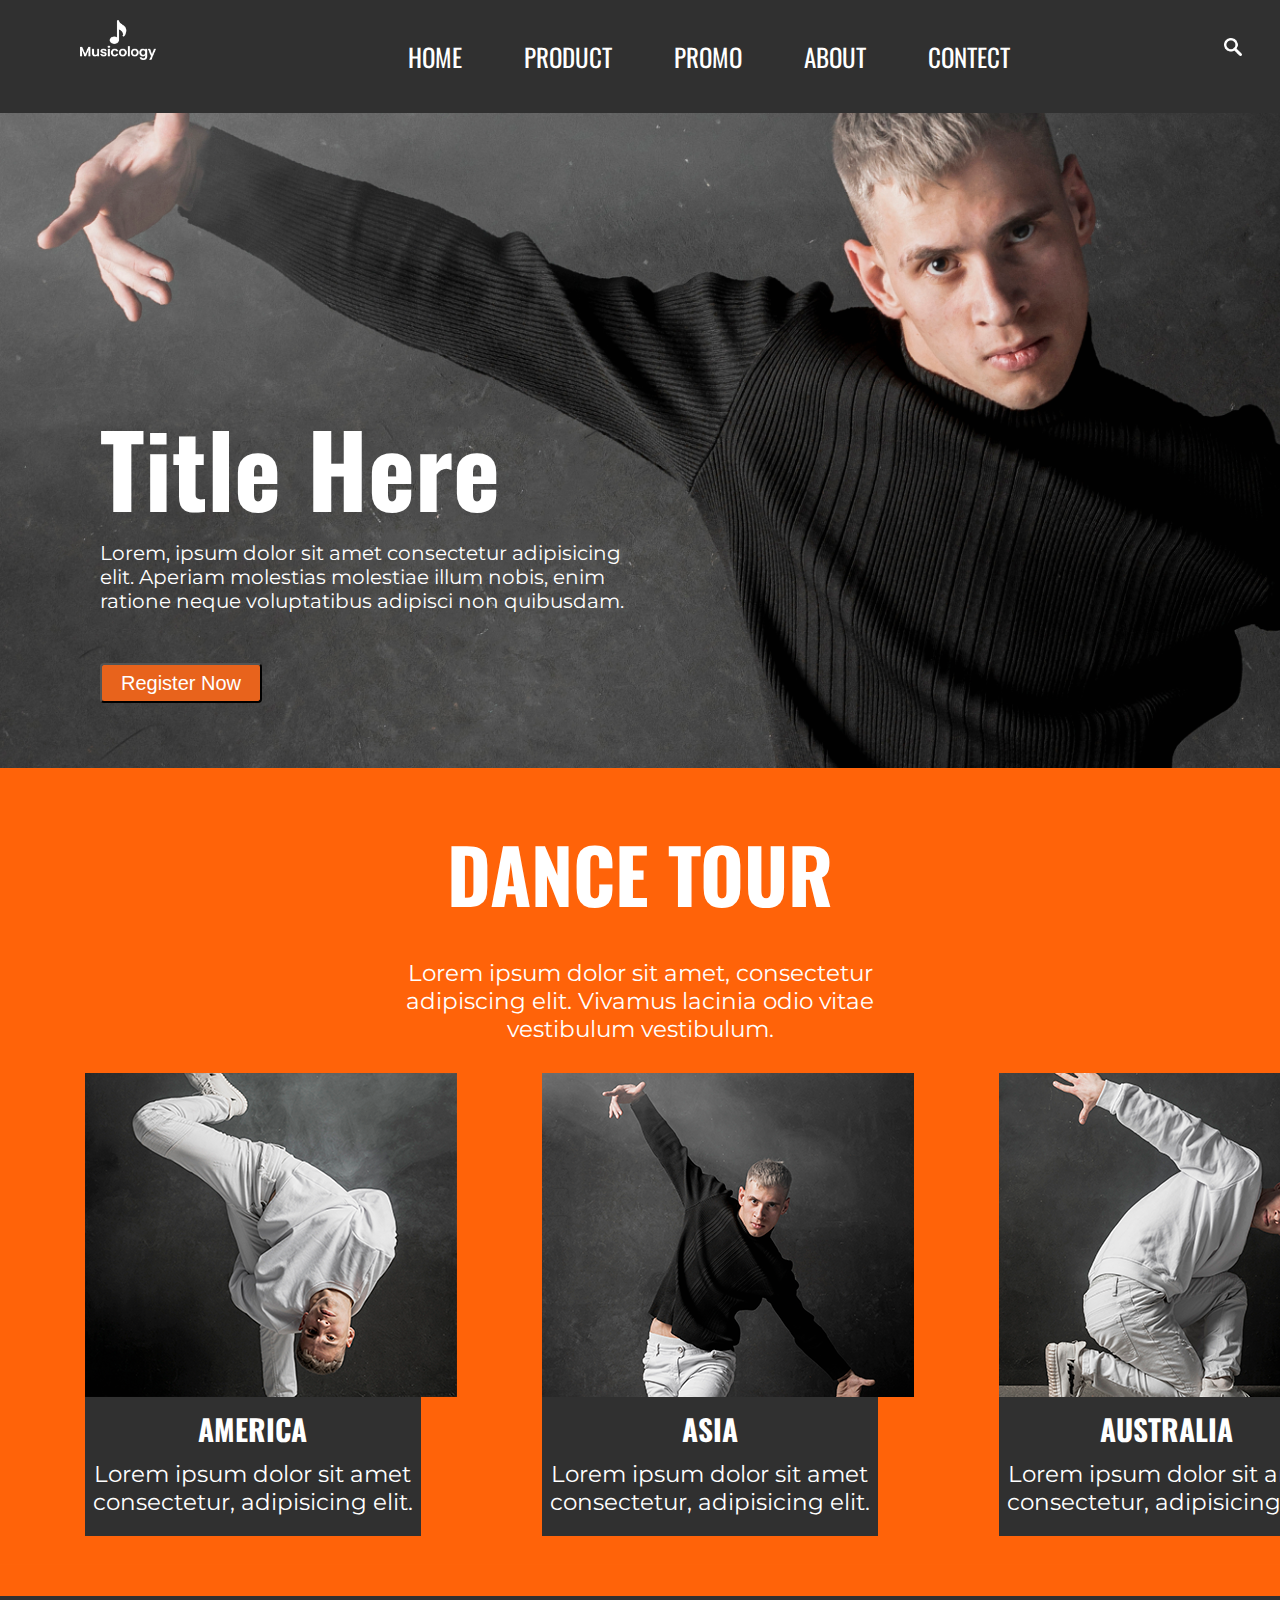
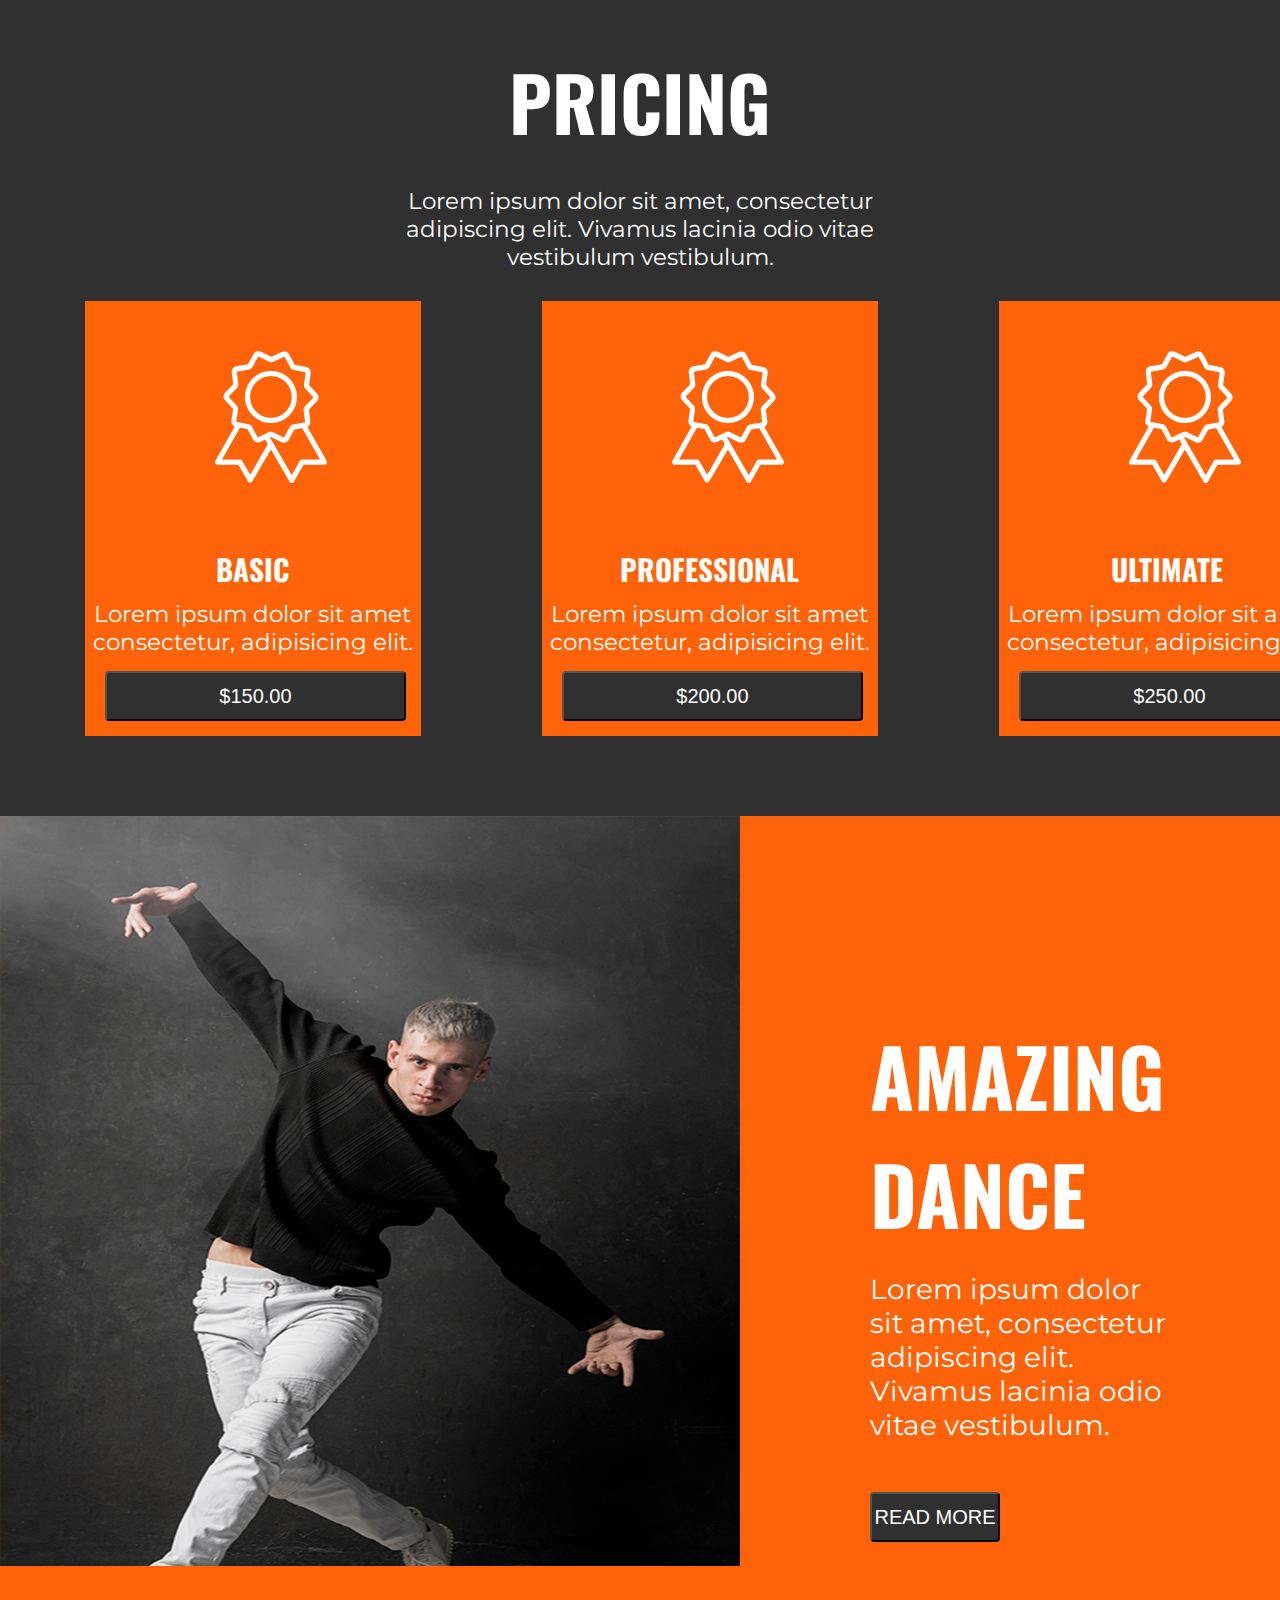
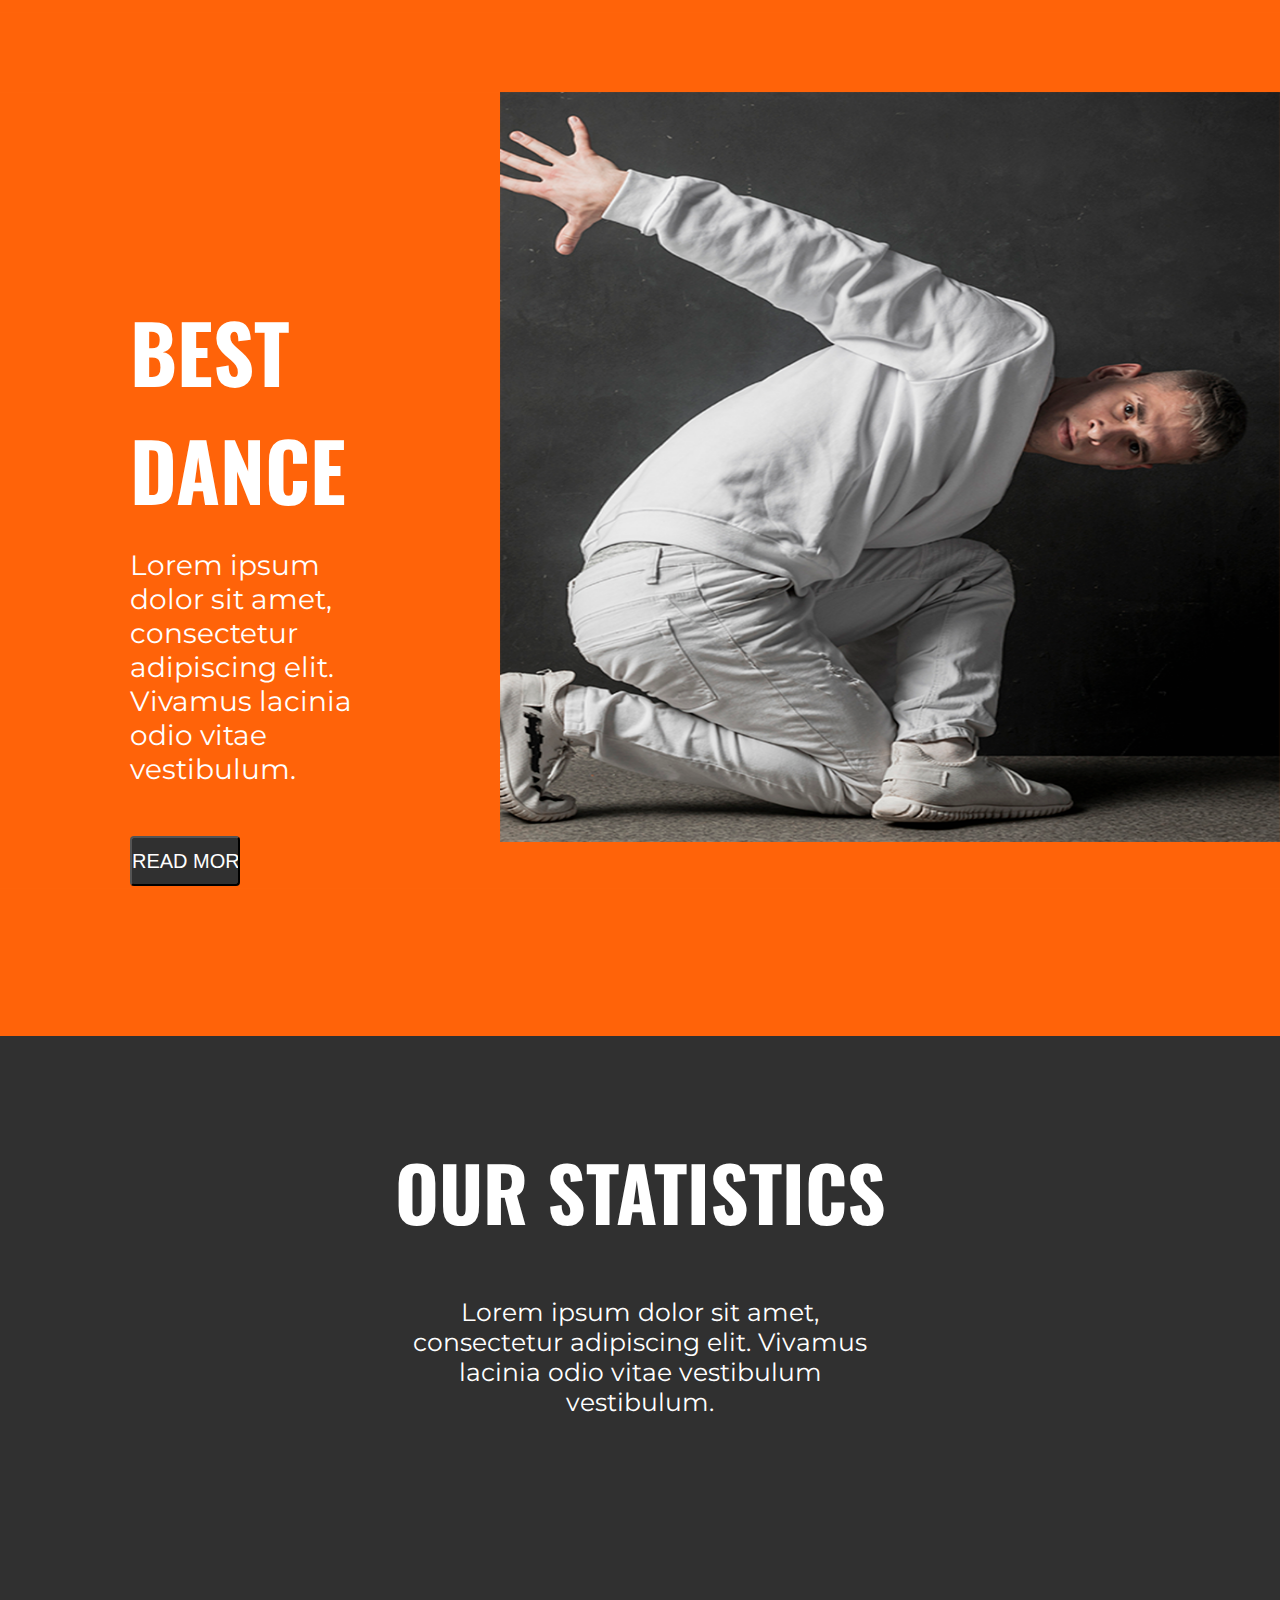
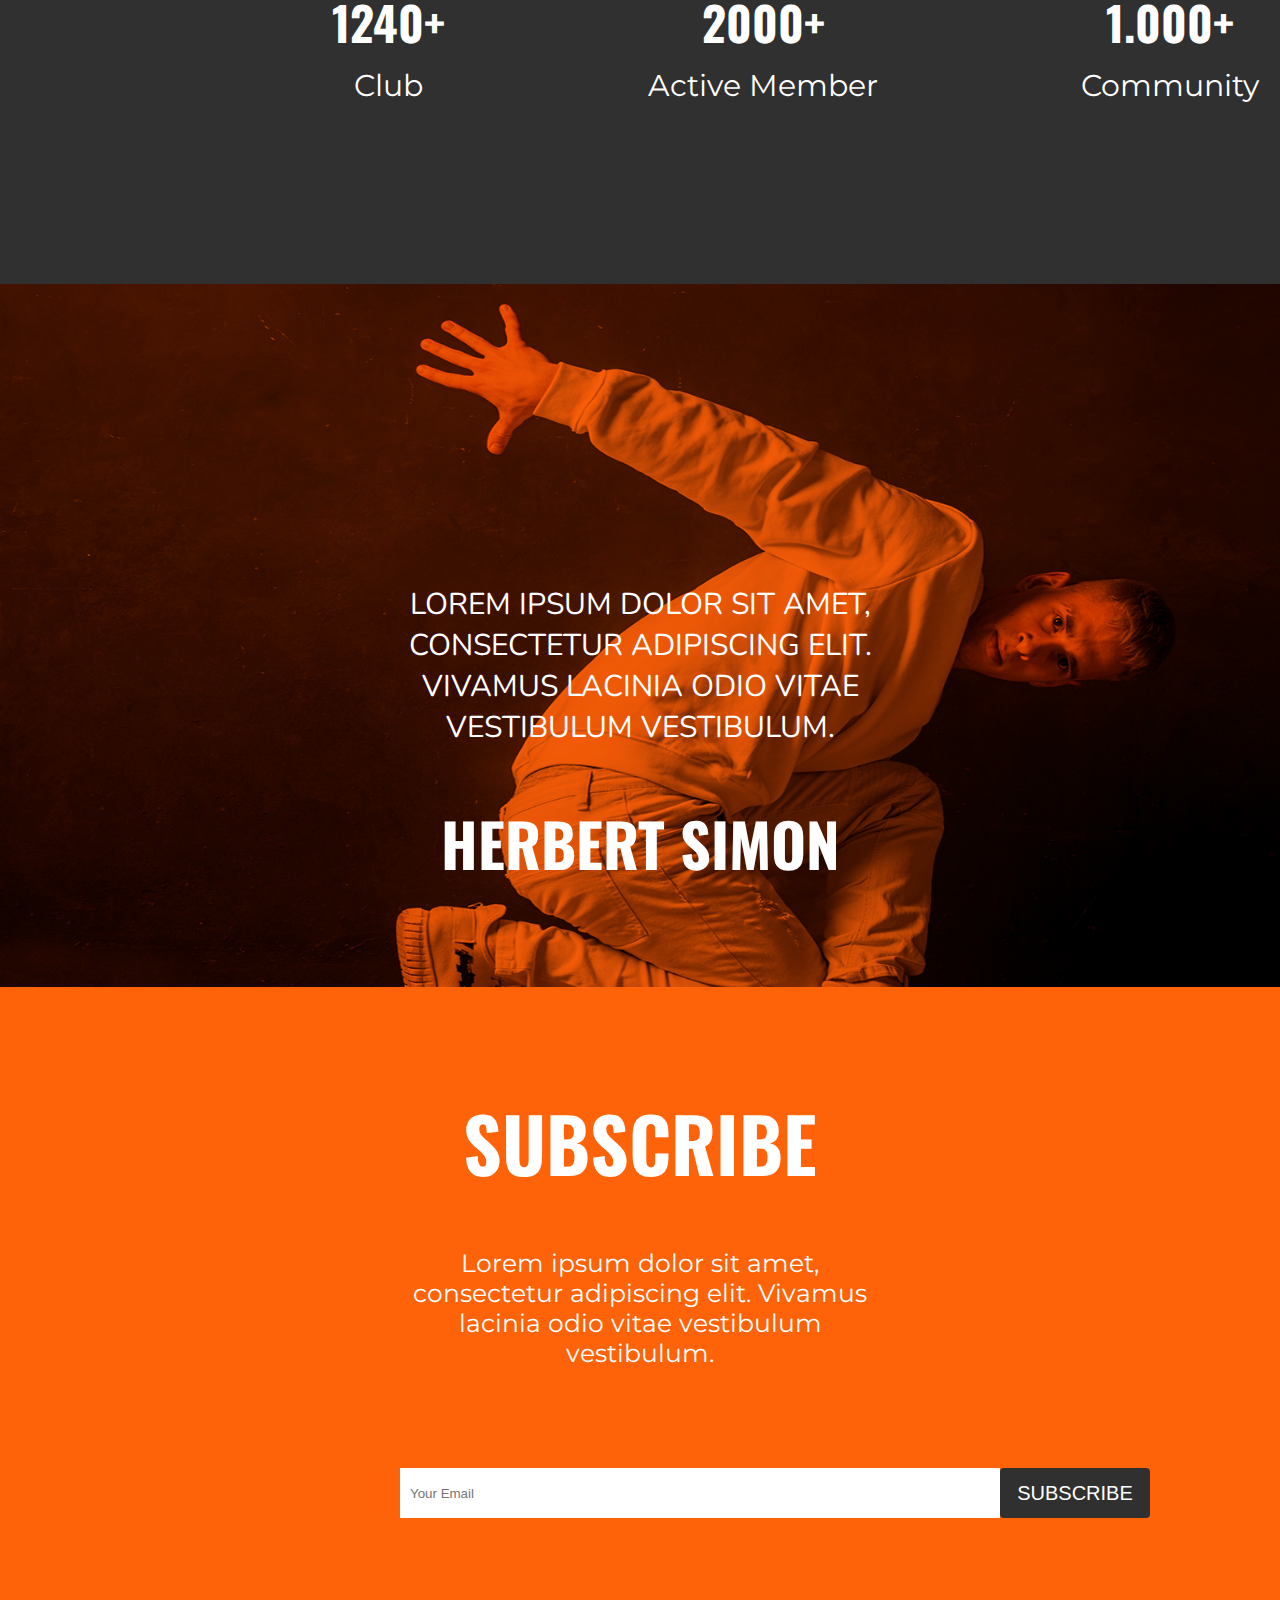
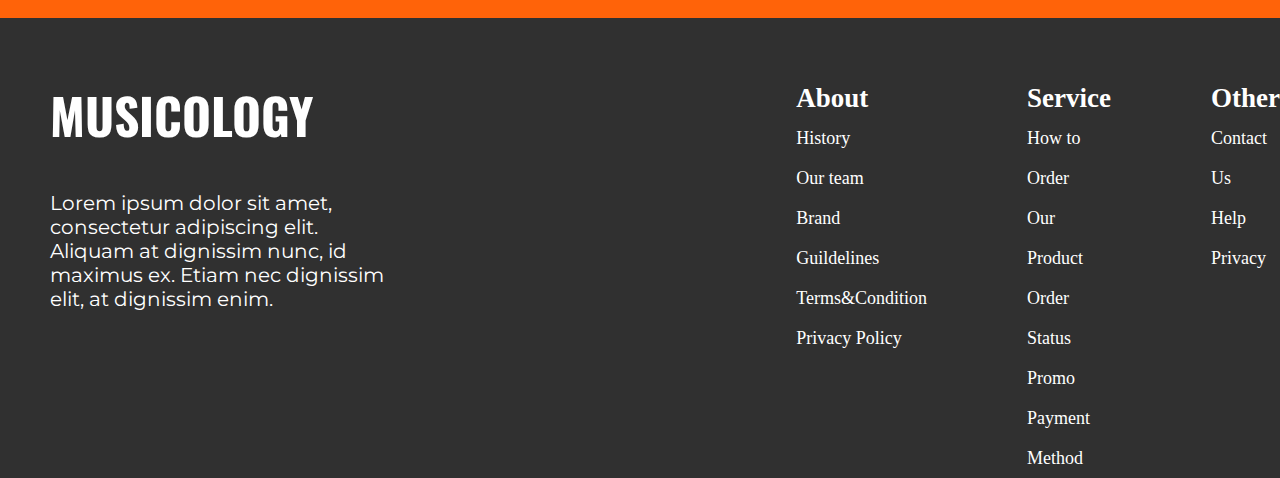
==== commit 173d56b6: "Projects" ====
--- a/Musicology/index.html
+++ b/Musicology/index.html
@@ -55,7 +55,7 @@
             <div class="box1">
                 <div class="box1_1">
                     <div class="image">
-                        <img src="../Images/image1.png" alt="" >
+                        <img src="Images/image1.png" alt="" >
                     </div>
                     <div class="name_2"> 
                         <div class="name_2_1"><h3>America</h3></div>
@@ -66,7 +66,7 @@
             <div class="box1">
                 <div class="box1_1">
                     <div class="image">
-                        <img src="../Images/image2.png" alt="" >
+                        <img src="Images/image2.png" alt="" >
                     </div>
                     <div class="name_2"> 
                         <div class="name_2_1"><h3>Asia</h3></div>
@@ -77,7 +77,7 @@
             <div class="box1">
                 <div class="box1_1">
                     <div class="image">
-                        <img src="../Images/image3.png" alt="" >
+                        <img src="Images/image3.png" alt="" >
                     </div>
                     <div class="name_2"> 
                         <div class="name_2_1"><h3>Australia</h3></div>
@@ -98,7 +98,7 @@
             <div class="box1">
                 <div class="box1_1">
                     <div class="image_2">
-                        <div class="image_2_1"><img src="../Images/Icon.png" alt=""></div>
+                        <div class="image_2_1"><img src="Images/Icon.png" alt=""></div>
                     </div>
                     <div class="name_2"> 
                         <div class="name_2_2"><h3>Basic</h3></div>
@@ -110,7 +110,7 @@
             <div class="box1">
                 <div class="box1_1">
                     <div class="image_2">
-                        <div class="image_2_1"><img src="../Images/Icon.png" alt=""></div>
+                        <div class="image_2_1"><img src="Images/Icon.png" alt=""></div>
                     </div>
                     <div class="name_2"> 
                         <div class="name_2_2"><h3>Professional</h3></div>
@@ -122,7 +122,7 @@
             <div class="box1">
                 <div class="box1_1">
                     <div class="image_2">
-                        <div class="image_2_1"><img src="../Images/Icon.png" alt=""></div>
+                        <div class="image_2_1"><img src="Images/Icon.png" alt=""></div>
                     </div>
                     <div class="name_2"> 
                         <div class="name_2_2"><h3>Ultimate</h3></div>
@@ -135,7 +135,7 @@
     </div>
     <div class="section_4">
         <div class="image_3">
-            <img src="../Images/image4.png" alt="" width="740px" height="750px">
+            <img src="Images/image4.png" alt="" width="740px" height="750px">
         </div>
         <div class="box_2">
             <div class="title_2">
@@ -162,7 +162,7 @@
             </div>
         </div> 
         <div class="image_4">
-            <img src="../Images/image5.png" alt="" width="780px" height="750px">
+            <img src="Images/image5.png" alt="" width="780px" height="750px">
         </div> 
     </div>
     <div class="section_6">
--- a/Musicology/style.css
+++ b/Musicology/style.css
@@ -96,7 +96,7 @@
 }
 
 .section_2{
-    background-image: url(../Images/Background.png);
+    background-image: url(Images/Background.png);
 }
 
 .name{
@@ -166,7 +166,7 @@
 }
 
 .image_2{
-    background-image: url(../Images/Background.png);
+    background-image: url(Images/Background.png);
     width: 100%;
     display: flex;
     gap: 100px;
@@ -178,7 +178,7 @@
 }
 
 .name_2_2{
-    background-image: url(../Images/Background.png);
+    background-image: url(Images/Background.png);
     color: #ffffff;
     text-transform: uppercase;
     text-align: center;
@@ -188,7 +188,7 @@
 }
 
 .text_2_2{
-    background-image: url(../Images/Background.png);
+    background-image: url(Images/Background.png);
     color: #ffffff;
     text-align: center;
     font-family: "Montserrat";
@@ -199,7 +199,7 @@
 .button_2{
     padding: 15px;
     padding-left: 20px;
-    background-image: url(../Images/Background.png);
+    background-image: url(Images/Background.png);
 }
 
 .button_2>[type="submit"]{
@@ -216,7 +216,7 @@
 }
 
 .section_4{
-    background-image: url(../Images/Background.png);
+    background-image: url(Images/Background.png);
     display: flex;
 }
 
@@ -259,7 +259,7 @@
 }
 
 .section_5{
-    background-image: url(../Images/Background.png);
+    background-image: url(Images/Background.png);
     display: flex;
 }
 
@@ -324,7 +324,7 @@
 }
 
 .section_7{
-    background-image: url(../Images/image6.png);
+    background-image: url(Images/image6.png);
     background-repeat: no-repeat;
     background-size: 1550px 800px;
 }
@@ -354,7 +354,7 @@
 }
 
 .section_8{
-    background-image: url(../Images/Background.png);
+    background-image: url(Images/Background.png);
 }
 
 .form{
--- a/Musicology/Media.css
+++ b/Musicology/Media.css
@@ -1,7 +1,4 @@
 @media (max-width: 576px){
-    .section_1 img{
-        width: 100%;
-    }
     .logo{
         padding-left: 20px;
     }
